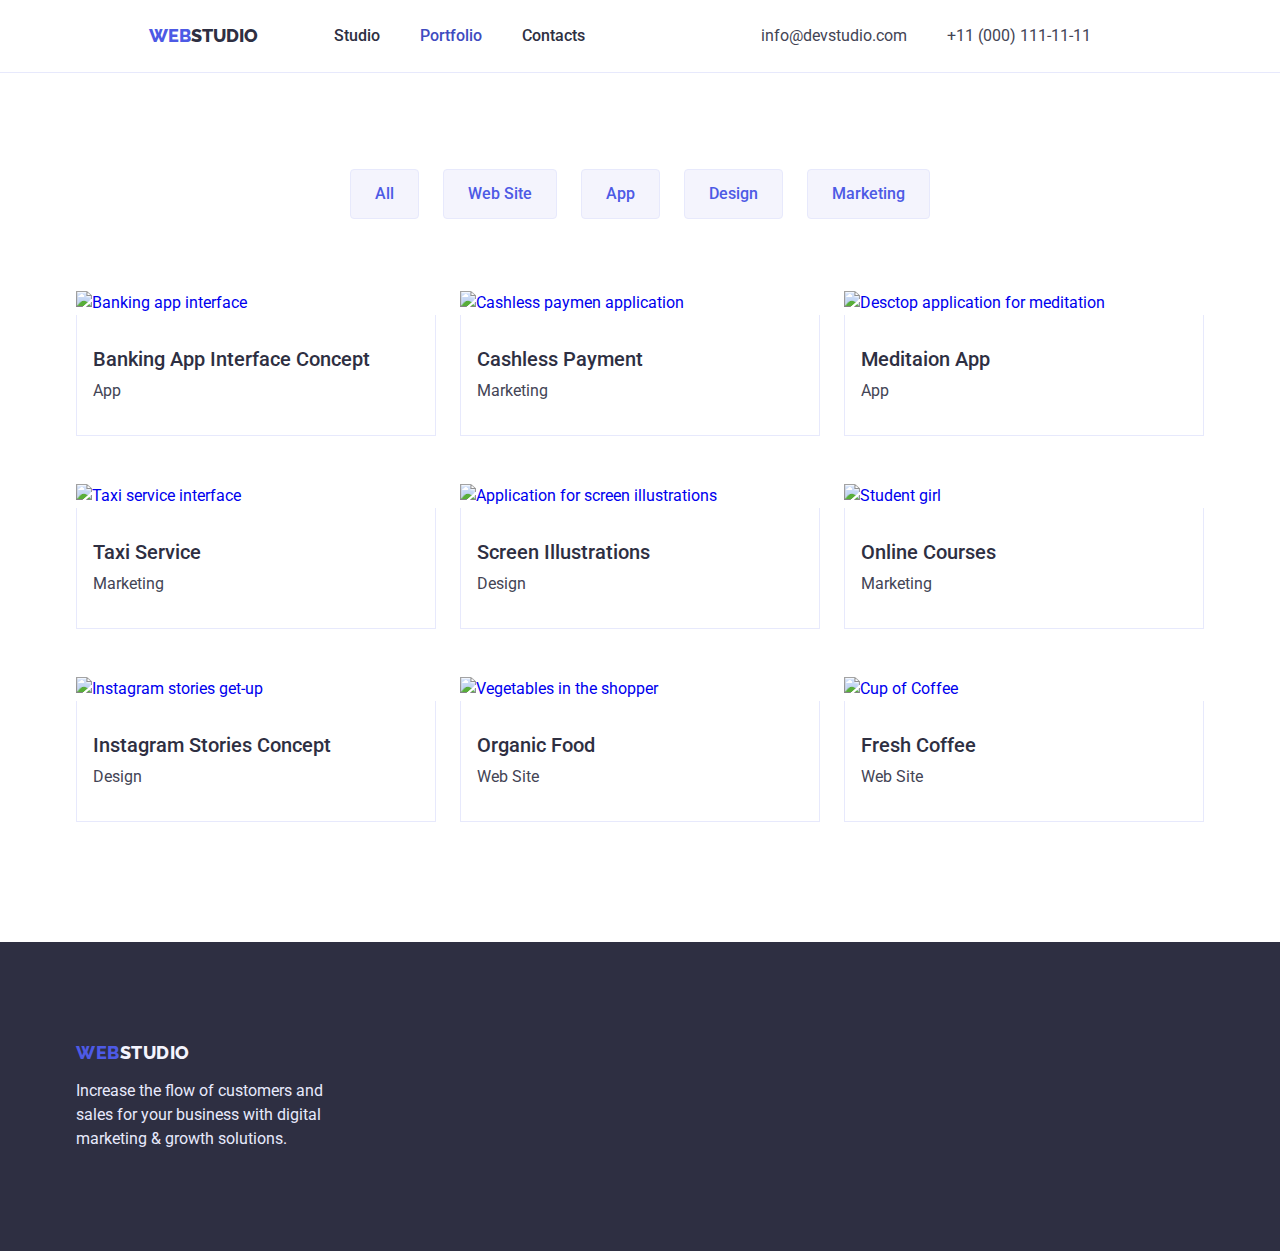
==== portfolio.html @ 1a962efb "mentor's edits" ====
<!DOCTYPE html>
<html lang="en">
	<head>
		<meta charset="UTF-8" />
		<meta http-equiv="X-UA-Compatible" content="IE=edge" />
		<meta name="viewport" content="width=device-width, initial-scale=1.0" />
		<title>Portfolio</title>
		<link
			rel="stylesheet"
			href="https://cdnjs.cloudflare.com/ajax/libs/modern-normalize/1.0.0/modern-normalize.min.css"
		/>
		<link rel="preconnect" href="https://fonts.googleapis.com" />
		<link rel="preconnect" href="https://fonts.gstatic.com" crossorigin />
		<link
			href="https://fonts.googleapis.com/css2?family=Raleway:wght@800&family=Roboto:wght@400;500;700&display=swap"
			rel="stylesheet"
		/>
		<link rel="stylesheet" href="./css/styles.css" />
	</head>
	<body>
		<header>
			<div class="container header-container">
				<nav class="main-navigation">
					<a href="./index.html" class="logo link"><span class="accent-logo">Web</span>Studio</a>
					<ul class="menu list">
						<li class="menu-item"><a href="./index.html" class="menu-link link">Studio</a></li>
						<li class="menu-item"><a href="./portfolio.html" class="menu-link link active">Portfolio</a></li>
						<li class="menu-item"><a href="" class="menu-link link">Contacts</a></li>
					</ul>
				</nav>
				<address>
					<ul class="contacts list">
						<li><a href="mailto:info@devstudio.com" class="contact-item link">info@devstudio.com</a></li>
						<li><a href="tel:+110001111111" class="contact-item link">+11 (000) 111-11-11</a></li>
					</ul>
				</address>
			</div>
		</header>
		<main>
			<section class="work-examples">
				<div class="container">
					<h1 class="sect-title hidden-visually">Work Examples</h1>

					<ul class="filters list">
						<li class="filter-item">
							<button type="button" class="btn">All</button>
						</li>
						<li class="filter-item">
							<button type="button" class="btn">Web Site</button>
						</li>
						<li class="filter-item">
							<button type="button" class="btn">App</button>
						</li>
						<li class="filter-item">
							<button type="button" class="btn">Design</button>
						</li>
						<li class="filter-item">
							<button type="button" class="btn">Marketing</button>
						</li>
					</ul>
					<ul class="work-list list">
						<li>
							<a href="#" class="work-card link">
								<img src="./images/banking-app.jpg" alt="Banking app interface" width="360" />
								<div class="work-name">
									<h2 class="work-title">Banking App Interface Concept</h2>
									<p class="work-filter">App</p>
								</div>
								<p class="work-desc hidden-visually">
									14 Stylish and User-Friendly App Design Concepts · Task Manager App · Calorie Tracker App · Exotic
									Fruit Ecommerce App · Cloud Storage App
								</p>
							</a>
						</li>
						<li>
							<a href="#" class="work-card link">
								<img src="./images/cashless.jpg" alt="Cashless paymen application" width="360" />
								<div class="work-name">
									<h2 class="work-title">Cashless Payment</h2>
									<p class="work-filter">Marketing</p>
								</div>
								<p class="work-desc hidden-visually">
									14 Stylish and User-Friendly App Design Concepts · Task Manager App · Calorie Tracker App · Exotic
									Fruit Ecommerce App · Cloud Storage App
								</p>
							</a>
						</li>
						<li>
							<a href="#" class="work-card link">
								<img src="./images/meditation-app.jpg" alt="Desctop application for meditation" width="360" />
								<div class="work-name">
									<h2 class="work-title">Meditaion App</h2>
									<p class="work-filter">App</p>
								</div>
								<p class="work-desc hidden-visually">
									14 Stylish and User-Friendly App Design Concepts · Task Manager App · Calorie Tracker App · Exotic
									Fruit Ecommerce App · Cloud Storage App
								</p>
							</a>
						</li>

						<li>
							<a href="#" class="work-card link">
								<img src="./images/taxi-service.jpg" alt="Taxi service interface" width="360" />
								<div class="work-name">
									<h2 class="work-title">Taxi Service</h2>
									<p class="work-filter">Marketing</p></div
								>
								<p class="work-desc hidden-visually">
									14 Stylish and User-Friendly App Design Concepts · Task Manager App · Calorie Tracker App · Exotic
									Fruit Ecommerce App · Cloud Storage App
								</p>
							</a>
						</li>
						<li>
							<a href="#" class="work-card link">
								<img src="./images/illustrations.jpg" alt="Application for screen illustrations" width="360" />
								<div class="work-name">
									<h2 class="work-title">Screen Illustrations</h2>
									<p class="work-filter">Design</p>
								</div>
								<p class="work-desc hidden-visually">
									14 Stylish and User-Friendly App Design Concepts · Task Manager App · Calorie Tracker App · Exotic
									Fruit Ecommerce App · Cloud Storage App
								</p>
							</a>
						</li>
						<li>
							<a href="#" class="work-card link">
								<img src="./images/courses.jpg" alt="Student girl" width="360" />
								<div class="work-name">
									<h2 class="work-title">Online Courses</h2>
									<p class="work-filter">Marketing</p></div
								>
								<p class="work-desc hidden-visually">
									14 Stylish and User-Friendly App Design Concepts · Task Manager App · Calorie Tracker App · Exotic
									Fruit Ecommerce App · Cloud Storage App
								</p>
							</a>
						</li>

						<li>
							<a href="#" class="work-card link">
								<img src="./images/stories-concept.jpg" alt="Instagram stories get-up" width="360" />
								<div class="work-name">
									<h2 class="work-title">Instagram Stories Concept</h2>
									<p class="work-filter">Design</p></div
								>
								<p class="work-desc hidden-visually">
									14 Stylish and User-Friendly App Design Concepts · Task Manager App · Calorie Tracker App · Exotic
									Fruit Ecommerce App · Cloud Storage App
								</p>
							</a>
						</li>
						<li>
							<a href="#" class="work-card link">
								<img src="./images/organic-food.jpg" alt="Vegetables in the shopper" width="360" />
								<div class="work-name">
									<h2 class="work-title">Organic Food</h2>
									<p class="work-filter">Web Site</p></div
								>
								<p class="work-desc hidden-visually">
									14 Stylish and User-Friendly App Design Concepts · Task Manager App · Calorie Tracker App · Exotic
									Fruit Ecommerce App · Cloud Storage App
								</p>
							</a>
						</li>
						<li>
							<a href="#" class="work-card link">
								<img src="./images/fresh-coffee.jpg" alt="Cup of Coffee" width="360" />
								<div class="work-name">
									<h2 class="work-title">Fresh Coffee</h2>
									<p class="work-filter">Web Site</p></div
								>
								<p class="work-desc hidden-visually">
									14 Stylish and User-Friendly App Design Concepts · Task Manager App · Calorie Tracker App · Exotic
									Fruit Ecommerce App · Cloud Storage App
								</p>
							</a>
						</li>
					</ul>
				</div>
			</section>
		</main>
		<footer class="footer">
			<div class="container">
				<a href="./index.html" class="logo-footer link"><span class="accent-logo">Web</span>Studio</a>
				<p class="footer-text">
					Increase the flow of customers and sales for your business with digital marketing & growth solutions.
				</p>
			</div>
		</footer>
	</body>
</html>
---- css/styles.css ----
:root {
	--main-color: #2e2f42;
	--sceondary-color: #434455;
	--accent-color: #4d5ae5;
	--white-primary: #ffffff;
	--white-secondary: #f4f4fd;
	--active-color: #404bbf;
	--btn-color: #e7e9fc;
}
body {
	max-width: 1440px;
	margin: 0 auto;
	font-family: Roboto, sans-serif;
	font-weight: 400;
	font-size: 16px;
	line-height: 1.5;
	color: #434455;
	background-color: var(--white-primary);
}
ul,
h1,
h2,
h3,
h4,
p {
	margin: 0;
	padding: 0;
}

img {
	display: block;
	max-width: 100%;
	height: auto;
}

.wrap {
}

.sect-title {
	margin-bottom: 72px;
	font-weight: 700;
	font-size: 36px;
	line-height: 1.1;
	color: var(--main-color);
	text-align: center;
	text-transform: capitalize;
}

.item-title {
	font-weight: 500;
	font-size: 20px;
	line-height: 1.2;
	color: var(--main-color);
}

footer {
	background-color: var(--main-color);
}

.list {
	list-style: none;
}

.link {
	text-decoration: none;
}

/* Logo */
.logo {
	margin: 0 76px 0 0px;
	font-family: Raleway, sans-serif;
	font-style: normal;
	text-decoration: none;
	text-transform: uppercase;

	font-size: 18px;
	line-height: 1.3;
	font-weight: 800;
	color: var(--main-color);
}
.accent-logo {
	color: var(--accent-color);
}

.container {
	width: 1158px;
	padding: 0 15px;
	margin: 0 auto;
}

/* Menu */
header {
	border-bottom: 1px solid var(--btn-color);
}
.header-container {
	display: flex;
	justify-content: space-around;
	align-items: center;
	padding: 24px 0;
}

.main-navigation {
	display: flex;
	align-items: center;
	justify-content: center;
}

.contacts {
	display: flex;
	align-items: center;
}
.contacts:not(:last-child) {
	margin-left: 100px;
}

.menu {
	display: flex;
}

.menu-item:not(:first-child) {
	margin-left: 40px;
}
.menu-link {
	color: var(--main-color);
	font-weight: 500;
}
.menu-link:hover,
.menu-link:focus {
	color: var(--active-color);
}

.active {
	color: var(--active-color);
}

.contact-item {
	font-style: normal;
	font-weight: 400;
	line-height: 1.5;
	color: var(--sceondary-color);
	margin-right: 40px;
}

.contact-item:hover,
.contact-item:focus,
.contact-item:active {
	color: var(--accent-color);
}

/* Hero section */
.hero {
	background-color: var(--main-color);
	padding: 188px 0;
}

.hero-title {
	text-align: center;
	margin: 0 auto;
}

.hero-title {
	width: 496px;
	text-align: center;
	font-size: 56px;
	font-weight: 700;
	line-height: 1.07;
	color: #ffffff;
	margin-bottom: 48px;
}
/* Main Button */
.main-btn {
	display: block;
	margin: 0 auto;
	padding: 16px 32px;
	border-radius: 4px;
	border-width: 0;
	box-shadow: 0px 4px 4px rgba(0, 0, 0, 0.15);
	font-weight: 500;
	line-height: 1.5;
	letter-spacing: 0.04em;
	font-size: 16px;
	background-color: var(--accent-color);
	color: #ffffff;
	cursor: pointer;
}

.main-btn:hover,
.main-btn:focus {
	background-color: var(--active-color);
}

/* Features */
.features {
	padding-top: 120px;
}
.features-list {
	display: flex;
	justify-content: center;
}
.feature-item {
	width: 264px;
}

.feature-item:not(:last-child) {
	margin-right: 24px;
}

.feature-title {
	margin-bottom: 8px;
}

/* Works section */
.work-examp {
	padding: 120px 0;
}

.work-images {
	display: flex;
	justify-content: center;
	align-items: center;
}

.work-image:not(:last-child) {
	margin-right: 24px;
}

/* Team section */
.team {
	background-color: var(--white-secondary);
	padding: 120px 0;
}

.worker-cards {
	display: flex;
	justify-content: center;
	align-items: center;
}
.worker-card {
	background-color: #fff;
	box-shadow: 0px 1px 6px rgba(46, 47, 66, 0.08), 0px 1px 1px rgba(46, 47, 66, 0.16), 0px 2px 1px rgba(46, 47, 66, 0.08);
	border-radius: 0px 0px 4px 4px;
}
.worker-card:not(:last-child) {
	margin-right: 24px;
}

.worker-description {
	padding: 32px 0;
	text-align: center;
}
.worker-name {
	margin-bottom: 8px;
}

/* Footer */
.footer {
	padding: 100px 0;
	min-width: 264px;
}

.logo-footer {
	display: inline-block;
	margin-bottom: 16px;
	font-style: normal;
	font-family: Raleway, sans-serif;
	font-size: 18px;
	font-weight: 800;
	line-height: 1.17;
	text-transform: uppercase;
	letter-spacing: 0.03em;
	color: var(--white-secondary);
}
.footer-text {
	color: var(--btn-color);
	width: 264px;
}

/* Portfolio */
/* Filters */
.work-examples {
	padding: 96px 0 120px 0;
}
.filters {
	display: flex;
	margin-bottom: 72px;
	justify-content: center;
}
.filter-item {
}
.filter-item:not(:last-child) {
	margin-right: 24px;
}
.btn {
	padding: 12px 24px;
	font-weight: 500;
	line-height: 1.5;
	background-color: var(--white-secondary);
	color: var(--accent-color);
	cursor: pointer;
	border: 1px solid;
	border-radius: 4px;
	border-color: var(--btn-color);
}

.btn:hover,
.btn:focus,
.btn:active {
	background-color: var(--active-color);
	color: var(--white-primary);
	border-color: var(--active-color);
}

/* Work list */
.work-list {
	display: flex;
	flex-wrap: wrap;
	row-gap: 48px;
	column-gap: 24px;
	justify-content: center;
}
.work-filter {
	color: var(--sceondary-color);
}

.work-name {
	padding: 32px 16px;
	border: 1px solid var(--btn-color);
	border-top: none;
}
.work-card {
	display: block;
	background: var(--white-primary);
}

.work-title {
	margin-bottom: 8px;
	font-weight: 500;
	font-size: 20px;
	line-height: 1.2;
	color: var(--main-color);
}

.work-desc {
	background-color: var(--accent-color);
	color: var(--white-secondary);
}

/* Hidden elements */

.hidden-visually {
	position: absolute;
	width: 1px;
	height: 1px;
	margin: -1px;
	padding: 0;
	border: 0;
	overflow: hidden;
	clip: rect(0 0 0 0);
}
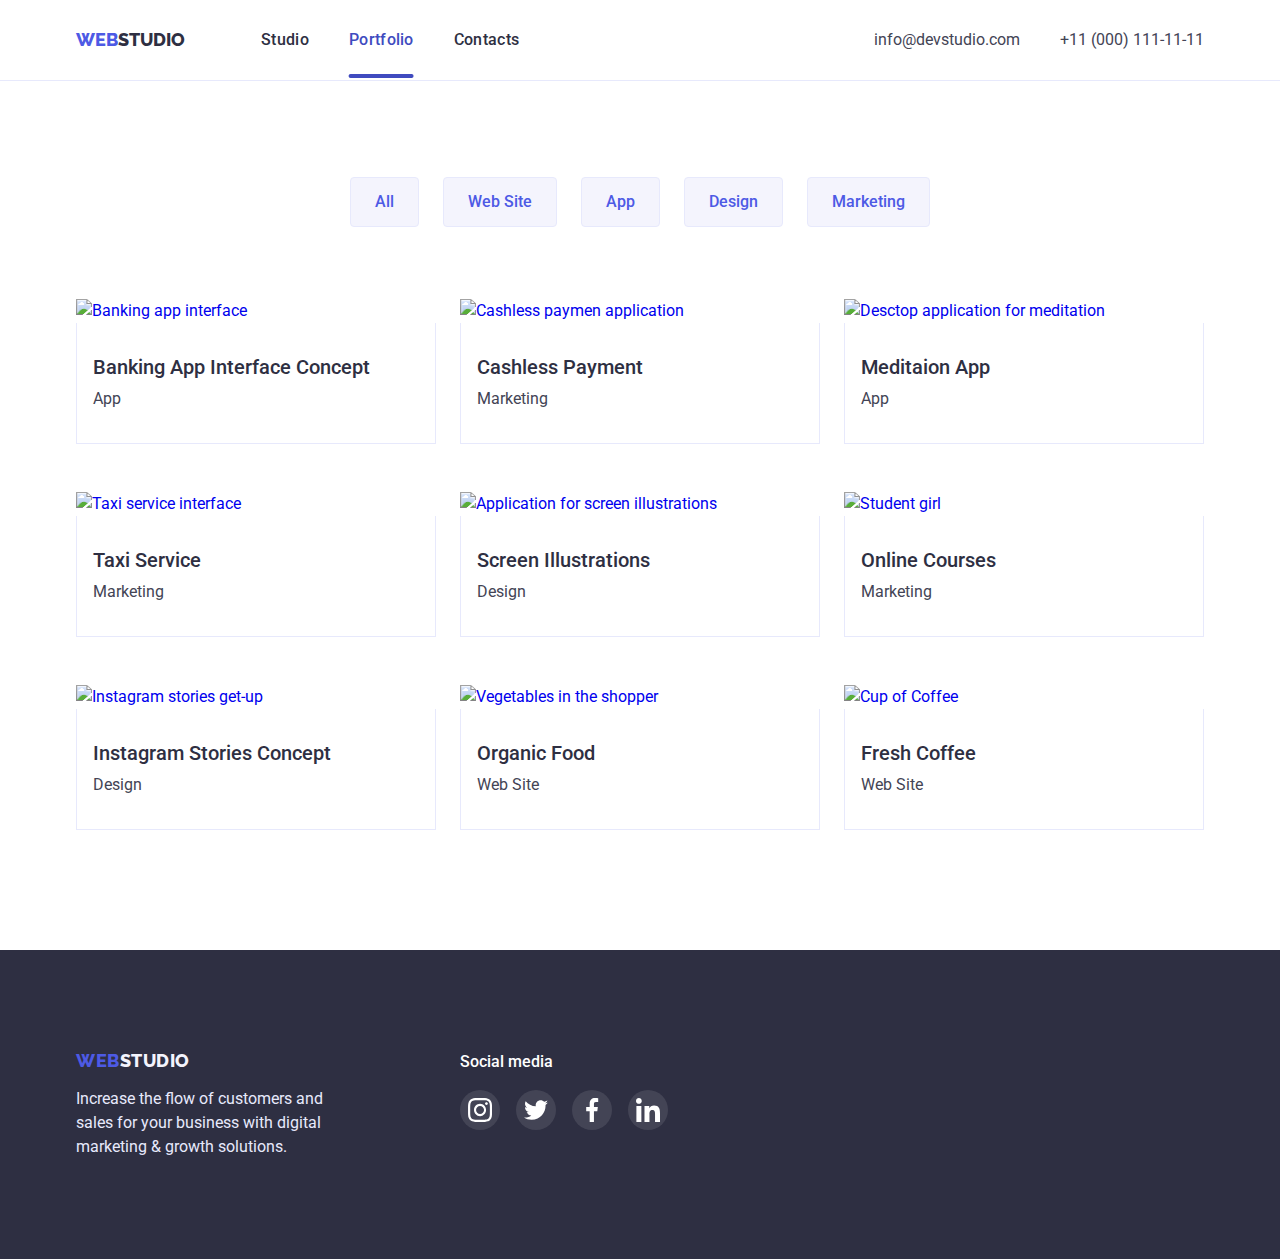
==== commit a864f78c: "Add animations, modal markup and modal.js" ====
--- a/portfolio.html
+++ b/portfolio.html
@@ -31,7 +31,7 @@
 				<address>
 					<ul class="contacts list">
 						<li><a href="mailto:info@devstudio.com" class="contact-item link">info@devstudio.com</a></li>
-						<li><a href="tel:+110001111111" class="contact-item link">+11 (000) 111-11-11</a></li>
+						<li> <a href="tel:+110001111111" class="contact-item link">+11 (000) 111-11-11</a></li>
 					</ul>
 				</address>
 			</div>
@@ -61,121 +61,157 @@
 					<ul class="work-list list">
 						<li>
 							<a href="#" class="work-card link">
-								<img src="./images/banking-app.jpg" alt="Banking app interface" width="360" />
+								<div class="work-thumb">
+									<img src="./images/banking-app.jpg" alt="Banking app interface" width="360" />
+									<div class="overlay">
+										<p class="work-desc">
+											14 Stylish and User-Friendly App Design Concepts · Task Manager App · Calorie Tracker App · Exotic
+											Fruit Ecommerce App · Cloud Storage App
+										</p>
+									</div>
+								</div>
 								<div class="work-name">
 									<h2 class="work-title">Banking App Interface Concept</h2>
 									<p class="work-filter">App</p>
 								</div>
-								<p class="work-desc hidden-visually">
-									14 Stylish and User-Friendly App Design Concepts · Task Manager App · Calorie Tracker App · Exotic
-									Fruit Ecommerce App · Cloud Storage App
-								</p>
-							</a>
-						</li>
-						<li>
-							<a href="#" class="work-card link">
-								<img src="./images/cashless.jpg" alt="Cashless paymen application" width="360" />
+							</a>
+						</li>
+						<li>
+							<a href="#" class="work-card link">
+								<div class="work-thumb">
+									<img src="./images/cashless.jpg" alt="Cashless paymen application" width="360" />
+									<div class="overlay">
+										<p class="work-desc">
+											14 Stylish and User-Friendly App Design Concepts · Task Manager App · Calorie Tracker App · Exotic
+											Fruit Ecommerce App · Cloud Storage App
+										</p>
+									</div>
+								</div>
 								<div class="work-name">
 									<h2 class="work-title">Cashless Payment</h2>
 									<p class="work-filter">Marketing</p>
 								</div>
-								<p class="work-desc hidden-visually">
-									14 Stylish and User-Friendly App Design Concepts · Task Manager App · Calorie Tracker App · Exotic
-									Fruit Ecommerce App · Cloud Storage App
-								</p>
-							</a>
-						</li>
-						<li>
-							<a href="#" class="work-card link">
-								<img src="./images/meditation-app.jpg" alt="Desctop application for meditation" width="360" />
+							</a>
+						</li>
+						<li>
+							<a href="#" class="work-card link">
+								<div class="work-thumb">
+									<img src="./images/meditation-app.jpg" alt="Desctop application for meditation" width="360" />
+									<div class="overlay">
+										<p class="work-desc">
+											14 Stylish and User-Friendly App Design Concepts · Task Manager App · Calorie Tracker App · Exotic
+											Fruit Ecommerce App · Cloud Storage App
+										</p>
+									</div>
+								</div>
 								<div class="work-name">
 									<h2 class="work-title">Meditaion App</h2>
 									<p class="work-filter">App</p>
 								</div>
-								<p class="work-desc hidden-visually">
-									14 Stylish and User-Friendly App Design Concepts · Task Manager App · Calorie Tracker App · Exotic
-									Fruit Ecommerce App · Cloud Storage App
-								</p>
 							</a>
 						</li>
 
 						<li>
 							<a href="#" class="work-card link">
-								<img src="./images/taxi-service.jpg" alt="Taxi service interface" width="360" />
+								<div class="work-thumb">
+									<img src="./images/taxi-service.jpg" alt="Taxi service interface" width="360" />
+									<div class="overlay">
+										<p class="work-desc">
+											14 Stylish and User-Friendly App Design Concepts · Task Manager App · Calorie Tracker App · Exotic
+											Fruit Ecommerce App · Cloud Storage App
+										</p>
+									</div>
+								</div>
 								<div class="work-name">
 									<h2 class="work-title">Taxi Service</h2>
 									<p class="work-filter">Marketing</p></div
 								>
-								<p class="work-desc hidden-visually">
-									14 Stylish and User-Friendly App Design Concepts · Task Manager App · Calorie Tracker App · Exotic
-									Fruit Ecommerce App · Cloud Storage App
-								</p>
-							</a>
-						</li>
-						<li>
-							<a href="#" class="work-card link">
-								<img src="./images/illustrations.jpg" alt="Application for screen illustrations" width="360" />
+							</a>
+						</li>
+						<li>
+							<a href="#" class="work-card link">
+								<div class="work-thumb">
+									<img src="./images/illustrations.jpg" alt="Application for screen illustrations" width="360" />
+									<div class="overlay">
+										<p class="work-desc">
+											14 Stylish and User-Friendly App Design Concepts · Task Manager App · Calorie Tracker App · Exotic
+											Fruit Ecommerce App · Cloud Storage App
+										</p>
+									</div>
+								</div>
 								<div class="work-name">
 									<h2 class="work-title">Screen Illustrations</h2>
 									<p class="work-filter">Design</p>
 								</div>
-								<p class="work-desc hidden-visually">
-									14 Stylish and User-Friendly App Design Concepts · Task Manager App · Calorie Tracker App · Exotic
-									Fruit Ecommerce App · Cloud Storage App
-								</p>
-							</a>
-						</li>
-						<li>
-							<a href="#" class="work-card link">
-								<img src="./images/courses.jpg" alt="Student girl" width="360" />
+							</a>
+						</li>
+						<li>
+							<a href="#" class="work-card link">
+								<div class="work-thumb">
+									<img src="./images/courses.jpg" alt="Student girl" width="360" />
+									<div class="overlay">
+										<p class="work-desc">
+											14 Stylish and User-Friendly App Design Concepts · Task Manager App · Calorie Tracker App · Exotic
+											Fruit Ecommerce App · Cloud Storage App
+										</p>
+									</div>
+								</div>
 								<div class="work-name">
 									<h2 class="work-title">Online Courses</h2>
 									<p class="work-filter">Marketing</p></div
 								>
-								<p class="work-desc hidden-visually">
-									14 Stylish and User-Friendly App Design Concepts · Task Manager App · Calorie Tracker App · Exotic
-									Fruit Ecommerce App · Cloud Storage App
-								</p>
 							</a>
 						</li>
 
 						<li>
 							<a href="#" class="work-card link">
-								<img src="./images/stories-concept.jpg" alt="Instagram stories get-up" width="360" />
+								<div class="work-thumb">
+									<img src="./images/stories-concept.jpg" alt="Instagram stories get-up" width="360" />
+									<div class="overlay">
+										<p class="work-desc">
+											14 Stylish and User-Friendly App Design Concepts · Task Manager App · Calorie Tracker App · Exotic
+											Fruit Ecommerce App · Cloud Storage App
+										</p>
+									</div>
+								</div>
 								<div class="work-name">
 									<h2 class="work-title">Instagram Stories Concept</h2>
 									<p class="work-filter">Design</p></div
 								>
-								<p class="work-desc hidden-visually">
-									14 Stylish and User-Friendly App Design Concepts · Task Manager App · Calorie Tracker App · Exotic
-									Fruit Ecommerce App · Cloud Storage App
-								</p>
-							</a>
-						</li>
-						<li>
-							<a href="#" class="work-card link">
-								<img src="./images/organic-food.jpg" alt="Vegetables in the shopper" width="360" />
+							</a>
+						</li>
+						<li>
+							<a href="#" class="work-card link">
+								<div class="work-thumb">
+									<img src="./images/organic-food.jpg" alt="Vegetables in the shopper" width="360" />
+									<div class="overlay">
+										<p class="work-desc">
+											14 Stylish and User-Friendly App Design Concepts · Task Manager App · Calorie Tracker App · Exotic
+											Fruit Ecommerce App · Cloud Storage App
+										</p>
+									</div>
+								</div>
 								<div class="work-name">
 									<h2 class="work-title">Organic Food</h2>
 									<p class="work-filter">Web Site</p></div
 								>
-								<p class="work-desc hidden-visually">
-									14 Stylish and User-Friendly App Design Concepts · Task Manager App · Calorie Tracker App · Exotic
-									Fruit Ecommerce App · Cloud Storage App
-								</p>
-							</a>
-						</li>
-						<li>
-							<a href="#" class="work-card link">
-								<img src="./images/fresh-coffee.jpg" alt="Cup of Coffee" width="360" />
+							</a>
+						</li>
+						<li>
+							<a href="#" class="work-card link">
+								<div class="work-thumb">
+									<img src="./images/fresh-coffee.jpg" alt="Cup of Coffee" width="360" />
+									<div class="overlay">
+										<p class="work-desc">
+											14 Stylish and User-Friendly App Design Concepts · Task Manager App · Calorie Tracker App · Exotic
+											Fruit Ecommerce App · Cloud Storage App
+										</p>
+									</div>
+								</div>
 								<div class="work-name">
 									<h2 class="work-title">Fresh Coffee</h2>
 									<p class="work-filter">Web Site</p></div
 								>
-								<p class="work-desc hidden-visually">
-									14 Stylish and User-Friendly App Design Concepts · Task Manager App · Calorie Tracker App · Exotic
-									Fruit Ecommerce App · Cloud Storage App
-								</p>
 							</a>
 						</li>
 					</ul>
@@ -183,11 +219,42 @@
 			</section>
 		</main>
 		<footer class="footer">
-			<div class="container">
-				<a href="./index.html" class="logo-footer link"><span class="accent-logo">Web</span>Studio</a>
-				<p class="footer-text">
-					Increase the flow of customers and sales for your business with digital marketing & growth solutions.
-				</p>
+			<div class="container footer-container">
+				<div class="footer-logo">
+					<a href="./index.html" class="logo-footer link"><span class="accent-logo">Web</span>Studio</a>
+					<p class="footer-text">
+						Increase the flow of customers and sales for your business with digital marketing & growth solutions.
+					</p>
+				</div>
+				<div class="socials">
+					<h3 class="socials-title">Social media</h3>
+					<ul class="footer-socials-list list">
+						<li class="footer-social-item"
+							><a href="" class="footer-social-link">
+								<svg class="footer-social-icon" width="24" height="24">
+									<use href="./images/svg-sprite.svg#icon-instagram"></use>
+								</svg> </a
+						></li>
+						<li class="footer-social-item"
+							><a href="" class="footer-social-link">
+								<svg class="footer-social-icon" width="24" height="24">
+									<use href="./images/svg-sprite.svg#icon-twitter"></use>
+								</svg> </a
+						></li>
+						<li class="footer-social-item"
+							><a href="" class="footer-social-link">
+								<svg class="footer-social-icon" width="24" height="24">
+									<use href="./images/svg-sprite.svg#icon-facebook"></use>
+								</svg> </a
+						></li>
+						<li class="footer-social-item"
+							><a href="" class="footer-social-link">
+								<svg class="footer-social-icon" width="24" height="24">
+									<use href="./images/svg-sprite.svg#icon-linkedin"></use>
+								</svg> </a
+						></li>
+					</ul>
+				</div>
 			</div>
 		</footer>
 	</body>
--- a/css/styles.css
+++ b/css/styles.css
@@ -91,12 +91,12 @@
 /* Menu */
 header {
 	border-bottom: 1px solid var(--btn-color);
+	padding: 28px 0;
 }
 .header-container {
 	display: flex;
-	justify-content: space-around;
-	align-items: center;
-	padding: 24px 0;
+	justify-content: space-between;
+	align-items: center;
 }
 
 .main-navigation {
@@ -119,6 +119,28 @@
 
 .menu-item:not(:first-child) {
 	margin-left: 40px;
+}
+.menu-item {
+	position: relative;
+	letter-spacing: 0.02em;
+}
+
+.active {
+	display: flex;
+	flex-direction: column;
+	align-items: center;
+}
+.active::after {
+	content: " ";
+	position: absolute;
+	top: 100%;
+	left: 50%;
+	transform: translate(-50%, -50%);
+	margin-top: 24px;
+	width: 100%;
+	height: 4px;
+	border-radius: 2px;
+	background-color: var(--active-color);
 }
 .menu-link {
 	color: var(--main-color);
@@ -126,30 +148,35 @@
 }
 .menu-link:hover,
 .menu-link:focus {
-	color: var(--active-color);
+	animation: menuItemHover 250ms cubic-bezier(0.4, 0, 0.2, 1) forwards;
 }
 
 .active {
 	color: var(--active-color);
 }
 
+.contacts {
+	gap: 40px;
+}
 .contact-item {
 	font-style: normal;
 	font-weight: 400;
 	line-height: 1.5;
 	color: var(--sceondary-color);
-	margin-right: 40px;
 }
 
 .contact-item:hover,
 .contact-item:focus,
 .contact-item:active {
-	color: var(--accent-color);
+	animation: contactHover 250ms cubic-bezier(0.4, 0, 0.2, 1) forwards;
 }
 
 /* Hero section */
 .hero {
-	background-color: var(--main-color);
+	background-image: linear-gradient(rgba(46, 47, 66, 0.7), rgba(46, 47, 66, 0.7)), url(../images/hero-bg.jpg);
+	background-repeat: no-repeat;
+	background-position: center;
+	background-size: cover;
 	padding: 188px 0;
 }
 
@@ -186,7 +213,7 @@
 
 .main-btn:hover,
 .main-btn:focus {
-	background-color: var(--active-color);
+	animation: mainBtnHover 250ms cubic-bezier(0.4, 0, 0.2, 1) forwards;
 }
 
 /* Features */
@@ -197,6 +224,22 @@
 	display: flex;
 	justify-content: center;
 }
+
+.icon-container {
+	display: flex;
+	justify-content: center;
+	align-items: center;
+	height: 112px;
+	margin-bottom: 8px;
+	border-radius: 4px;
+	background-color: var(--white-secondary);
+}
+
+.feature-icon {
+	width: 64px;
+	height: 64px;
+}
+
 .feature-item {
 	width: 264px;
 }
@@ -251,15 +294,85 @@
 .worker-name {
 	margin-bottom: 8px;
 }
+.worker-function {
+	margin-bottom: 8px;
+}
+.worker-socials {
+	display: flex;
+	align-items: center;
+	justify-content: center;
+	gap: 24px;
+}
+
+.worker-social-item {
+	width: 40px;
+	height: 40px;
+}
+
+.worker-social-link {
+	display: flex;
+	align-items: center;
+	justify-content: center;
+	width: 100%;
+	height: 100%;
+	background-color: var(--accent-color);
+	border-radius: 50%;
+	color: var(--white-primary);
+}
+.worker-social-link:is(:hover, :focus) {
+	animation: workerSocialHover 250ms cubic-bezier(0.4, 0, 0.2, 1) forwards;
+}
+.worker-social-icon {
+	fill: currentColor;
+}
+
+/* Costumers */
+.customers {
+	padding-top: 130px;
+	padding-bottom: 120px;
+}
+.customer-list {
+	display: flex;
+	align-items: center;
+	gap: 24px;
+}
+
+.customer-item {
+	width: 168px;
+	height: 88px;
+}
+
+.customer-link {
+	display: flex;
+	align-items: center;
+	justify-content: center;
+	width: 100%;
+	height: 100%;
+	border-radius: 4px;
+	border: 1px solid #8e8f99;
+	color: #8e8f99;
+}
+
+.customer-link:is(:hover, :focus) {
+	animation: customerHover 250ms cubic-bezier(0.4, 0, 0.2, 1) forwards;
+}
+
+.customer-logo {
+	fill: currentColor;
+}
 
 /* Footer */
 .footer {
+	display: flex;
 	padding: 100px 0;
 	min-width: 264px;
 }
+.footer-container {
+	display: flex;
+}
 
 .logo-footer {
-	display: inline-block;
+	display: block;
 	margin-bottom: 16px;
 	font-style: normal;
 	font-family: Raleway, sans-serif;
@@ -275,6 +388,46 @@
 	width: 264px;
 }
 
+.socials-title {
+	margin-bottom: 16px;
+	color: var(--white-primary);
+	font-weight: 500;
+	font-size: 16px;
+	line-height: 1.5;
+}
+.socials {
+	display: block;
+	margin-left: 120px;
+}
+.footer-socials-list {
+	display: flex;
+	gap: 16px;
+}
+
+.footer-social-item {
+	width: 40px;
+	height: 40px;
+	border-radius: 50%;
+	background: rgba(255, 255, 255, 0.1);
+}
+
+.footer-social-link {
+	display: flex;
+	align-items: center;
+	justify-content: center;
+	border-radius: 50%;
+	width: 100%;
+	height: 100%;
+	color: var(--white-primary);
+}
+
+.footer-social-icon {
+	fill: currentColor;
+}
+
+.footer-social-link:is(:hover, :focus) {
+	animation: footerSocials 250ms cubic-bezier(0.4, 0, 0.2, 1) forwards;
+}
 /* Portfolio */
 /* Filters */
 .work-examples {
@@ -285,29 +438,24 @@
 	margin-bottom: 72px;
 	justify-content: center;
 }
-.filter-item {
-}
+
 .filter-item:not(:last-child) {
 	margin-right: 24px;
 }
 .btn {
 	padding: 12px 24px;
+	border: 1px solid;
+	border-radius: 4px;
 	font-weight: 500;
 	line-height: 1.5;
+	color: var(--accent-color);
 	background-color: var(--white-secondary);
-	color: var(--accent-color);
+	border-color: var(--btn-color);
 	cursor: pointer;
-	border: 1px solid;
-	border-radius: 4px;
-	border-color: var(--btn-color);
-}
-
-.btn:hover,
-.btn:focus,
-.btn:active {
-	background-color: var(--active-color);
-	color: var(--white-primary);
-	border-color: var(--active-color);
+}
+
+.btn:is(:hover, :focus, :active) {
+	animation: btnHover 250ms cubic-bezier(0.4, 0, 0.2, 1) forwards;
 }
 
 /* Work list */
@@ -329,9 +477,17 @@
 }
 .work-card {
 	display: block;
+
 	background: var(--white-primary);
 }
 
+.work-card:is(:hover, :focus) .overlay {
+	transform: translatex(0);
+}
+
+.work-card:is(:hover, :focus) {
+	animation: cardHover 250ms cubic-bezier(0.4, 0, 0.2, 1) forwards;
+}
 .work-title {
 	margin-bottom: 8px;
 	font-weight: 500;
@@ -339,10 +495,25 @@
 	line-height: 1.2;
 	color: var(--main-color);
 }
-
-.work-desc {
+.work-thumb {
+	position: relative;
+	overflow: hidden;
+}
+
+.overlay {
+	position: absolute;
+	top: 0;
+	left: 0;
+	width: 100%;
+	height: 100%;
+	transform: translateY(100%);
+	transition: transform 250ms cubic-bezier(0.4, 0, 0.2, 1);
 	background-color: var(--accent-color);
 	color: var(--white-secondary);
+}
+
+.work-desc {
+	margin: 46px 32px;
 }
 
 /* Hidden elements */
@@ -357,3 +528,129 @@
 	overflow: hidden;
 	clip: rect(0 0 0 0);
 }
+
+/* animations */
+@keyframes cardHover {
+	0% {
+		box-shadow: none;
+	}
+	100% {
+		box-shadow: 0px 1px 6px rgba(46, 47, 66, 0.08), 0px 1px 1px rgba(46, 47, 66, 0.16),
+			0px 2px 1px rgba(46, 47, 66, 0.08);
+	}
+}
+
+@keyframes btnHover {
+	0% {
+		color: var(--accent-color);
+		background-color: var(--white-secondary);
+		border-color: var(--btn-color);
+	}
+	100% {
+		background-color: var(--active-color);
+		color: var(--white-primary);
+		border-color: var(--active-color);
+		box-shadow: 0px 4px 4px rgba(0, 0, 0, 0.15);
+	}
+}
+
+@keyframes footerSocials {
+	0% {
+		background-color: inherit;
+	}
+
+	100% {
+		background-color: #31d0aa;
+	}
+}
+
+@keyframes customerHover {
+	0% {
+		border-color: #8e8f99;
+		color: #8e8f99;
+	}
+	100% {
+		border-color: var(--active-color);
+		color: var(--active-color);
+	}
+}
+
+@keyframes workerSocialHover {
+	0% {
+		background-color: var(--accent-color);
+	}
+	100% {
+		background-color: var(--active-color);
+	}
+}
+
+@keyframes mainBtnHover {
+	0% {
+		background-color: var(--accent-color);
+	}
+	100% {
+		background-color: var(--active-color);
+	}
+}
+
+@keyframes contactHover {
+	0% {
+		color: var(--sceondary-color);
+	}
+	100% {
+		color: var(--accent-color);
+	}
+}
+@keyframes menuItemHover {
+	0% {
+		color: var(--main-color);
+	}
+	100% {
+		color: var(--active-color);
+	}
+}
+
+/* Modal&Backdrop */
+.backdrop {
+	position: fixed;
+	top: 0;
+	left: 0;
+	width: 100%;
+	height: 100%;
+	background-color: rgba(0, 0, 0, 0.7);
+}
+
+.backdrop.is-hidden {
+	opacity: 0;
+	pointer-events: none;
+}
+.modal {
+	position: absolute;
+	top: 50%;
+	left: 50%;
+	transform: translate(-50%, -50%);
+	min-width: 408px;
+	min-height: 576px;
+	background-color: #fff;
+}
+
+.close-modal {
+	position: absolute;
+	top: 0;
+	right: 0;
+	margin: 24px;
+	width: 24px;
+	height: 24px;
+	border-radius: 50%;
+	background: var(--btn-color);
+	border: 1px solid rgba(0, 0, 0, 0.1);
+	cursor: pointer;
+}
+
+.close-icon {
+	position: absolute;
+	top: 50%;
+	left: 50%;
+	transform: translate(-50%, -50%);
+	fill: #000;
+}
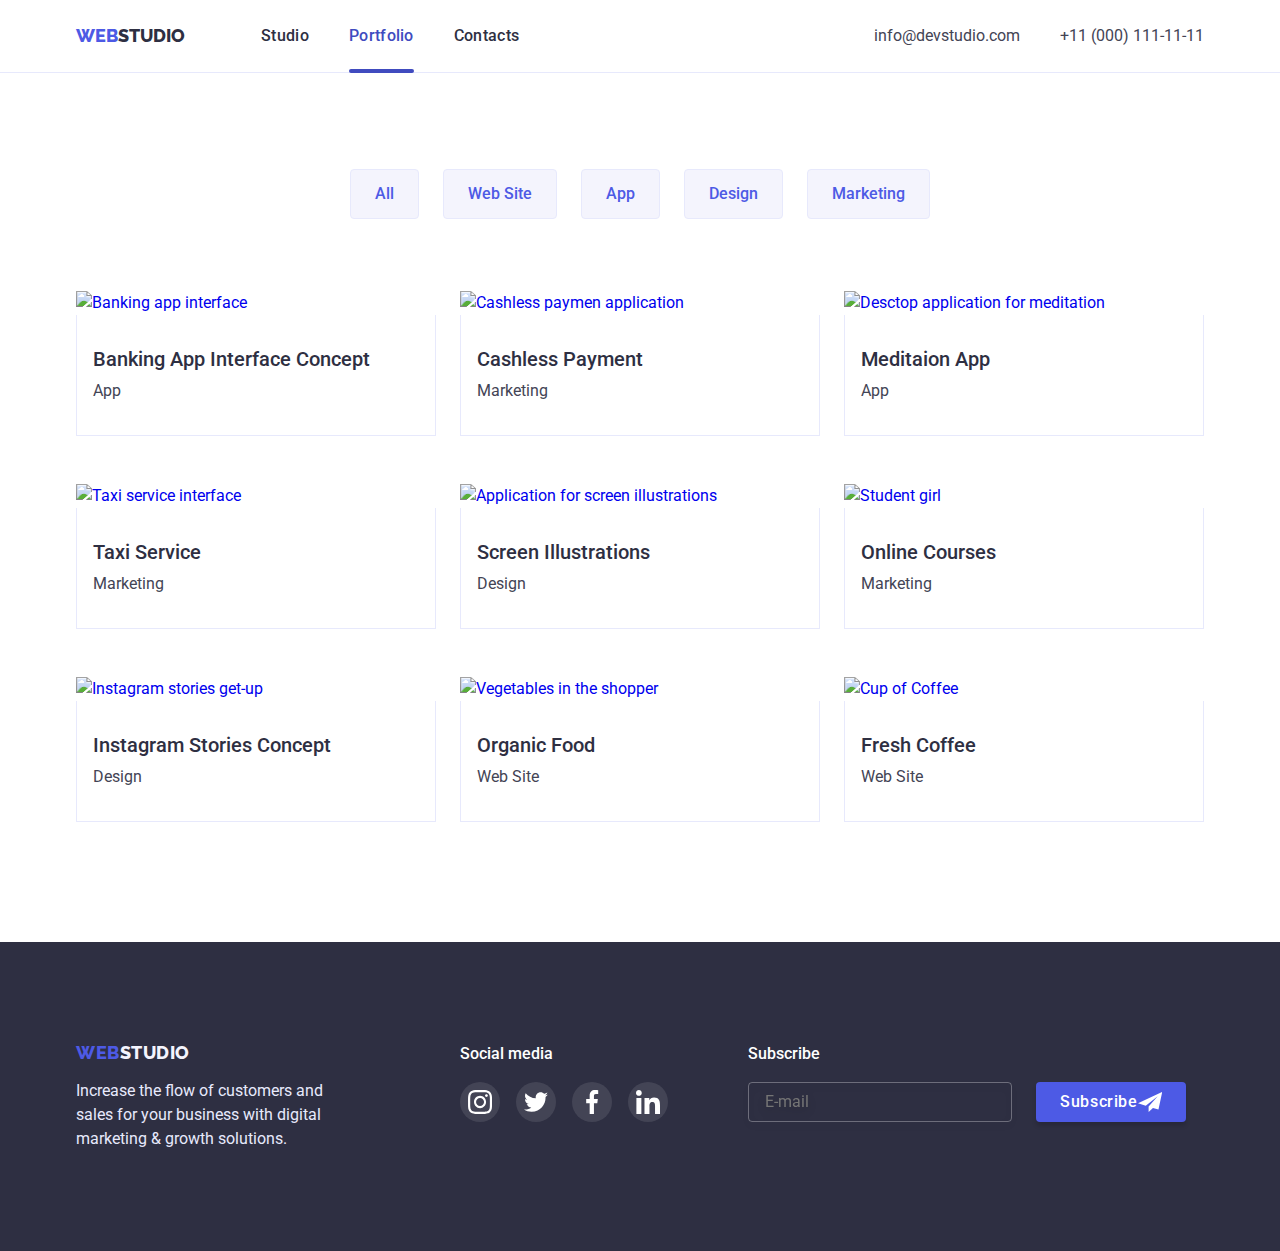
==== commit bc0e64f4: "add input forms & subscription forms" ====
--- a/portfolio.html
+++ b/portfolio.html
@@ -227,7 +227,7 @@
 					</p>
 				</div>
 				<div class="socials">
-					<h3 class="socials-title">Social media</h3>
+					<h3 class="footer-title">Social media</h3>
 					<ul class="footer-socials-list list">
 						<li class="footer-social-item"
 							><a href="" class="footer-social-link">
@@ -254,6 +254,21 @@
 								</svg> </a
 						></li>
 					</ul>
+				</div>
+				<div class="subscribe-block">
+					<div class="subscribe-panel">
+						<h3 class="footer-title">Subscribe</h3>
+						<label>
+							<input type="email" name="subscribe-mail" placeholder="E-mail" class="subscribe-input" />
+						</label>
+					</div>
+
+					<button type="button" class="subscribe-btn"
+						>Subscribe
+						<svg width="24px" height="24px" class="tg-icon">
+							<use href="./images/icons.svg#icon-tg-subscribe"></use>
+						</svg>
+					</button>
 				</div>
 			</div>
 		</footer>
--- a/css/styles.css
+++ b/css/styles.css
@@ -33,9 +33,6 @@
 	height: auto;
 }
 
-.wrap {
-}
-
 .sect-title {
 	margin-bottom: 72px;
 	font-weight: 700;
@@ -91,7 +88,6 @@
 /* Menu */
 header {
 	border-bottom: 1px solid var(--btn-color);
-	padding: 28px 0;
 }
 .header-container {
 	display: flex;
@@ -122,6 +118,7 @@
 }
 .menu-item {
 	position: relative;
+	padding: 24px 0;
 	letter-spacing: 0.02em;
 }
 
@@ -133,9 +130,8 @@
 .active::after {
 	content: " ";
 	position: absolute;
-	top: 100%;
-	left: 50%;
-	transform: translate(-50%, -50%);
+	bottom: -1px;
+	left: 0;
 	margin-top: 24px;
 	width: 100%;
 	height: 4px;
@@ -145,10 +141,10 @@
 .menu-link {
 	color: var(--main-color);
 	font-weight: 500;
-}
-.menu-link:hover,
-.menu-link:focus {
-	animation: menuItemHover 250ms cubic-bezier(0.4, 0, 0.2, 1) forwards;
+	transition: color 250ms cubic-bezier(0.4, 0, 0.2, 1);
+}
+.menu-link:is(:hover, :focus) {
+	color: var(--active-color);
 }
 
 .active {
@@ -163,12 +159,11 @@
 	font-weight: 400;
 	line-height: 1.5;
 	color: var(--sceondary-color);
-}
-
-.contact-item:hover,
-.contact-item:focus,
-.contact-item:active {
-	animation: contactHover 250ms cubic-bezier(0.4, 0, 0.2, 1) forwards;
+	transition: color 250ms cubic-bezier(0.4, 0, 0.2, 1);
+}
+
+.contact-item:is(:hover, :focus, :active) {
+	color: var(--accent-color);
 }
 
 /* Hero section */
@@ -209,11 +204,11 @@
 	background-color: var(--accent-color);
 	color: #ffffff;
 	cursor: pointer;
-}
-
-.main-btn:hover,
-.main-btn:focus {
-	animation: mainBtnHover 250ms cubic-bezier(0.4, 0, 0.2, 1) forwards;
+	transition: background-color 250ms cubic-bezier(0.4, 0, 0.2, 1);
+}
+
+.main-btn:is(:hover, :focus) {
+	background-color: var(--active-color);
 }
 
 /* Features */
@@ -318,9 +313,10 @@
 	background-color: var(--accent-color);
 	border-radius: 50%;
 	color: var(--white-primary);
+	transition: background-color 250ms cubic-bezier(0.4, 0, 0.2, 1);
 }
 .worker-social-link:is(:hover, :focus) {
-	animation: workerSocialHover 250ms cubic-bezier(0.4, 0, 0.2, 1) forwards;
+	background-color: var(--active-color);
 }
 .worker-social-icon {
 	fill: currentColor;
@@ -351,12 +347,13 @@
 	border-radius: 4px;
 	border: 1px solid #8e8f99;
 	color: #8e8f99;
+	transition: border-color 250ms cubic-bezier(0.4, 0, 0.2, 1), color 250ms cubic-bezier(0.4, 0, 0.2, 1);
 }
 
 .customer-link:is(:hover, :focus) {
-	animation: customerHover 250ms cubic-bezier(0.4, 0, 0.2, 1) forwards;
-}
-
+	border-color: var(--active-color);
+	color: var(--active-color);
+}
 .customer-logo {
 	fill: currentColor;
 }
@@ -369,6 +366,7 @@
 }
 .footer-container {
 	display: flex;
+	align-items: flex-start;
 }
 
 .logo-footer {
@@ -388,13 +386,15 @@
 	width: 264px;
 }
 
-.socials-title {
+.footer-title {
 	margin-bottom: 16px;
 	color: var(--white-primary);
 	font-weight: 500;
 	font-size: 16px;
 	line-height: 1.5;
 }
+
+/* Socials block */
 .socials {
 	display: block;
 	margin-left: 120px;
@@ -419,6 +419,7 @@
 	width: 100%;
 	height: 100%;
 	color: var(--white-primary);
+	transition: background-color 250ms cubic-bezier(0.4, 0, 0.2, 1);
 }
 
 .footer-social-icon {
@@ -426,7 +427,51 @@
 }
 
 .footer-social-link:is(:hover, :focus) {
-	animation: footerSocials 250ms cubic-bezier(0.4, 0, 0.2, 1) forwards;
+	background-color: #31d0aa;
+}
+
+/* Subscribtion block */
+.subscribe-block {
+	display: flex;
+	align-items: flex-end;
+}
+.subscribe-panel {
+	margin-left: 80px;
+}
+.subscribe-input {
+	border: 1px solid rgba(255, 255, 255, 0.3);
+	filter: drop-shadow(0px 4px 4px rgba(0, 0, 0, 0.15));
+	border-radius: 4px;
+	background-color: transparent;
+	min-height: 40px;
+	min-width: 264px;
+	padding-left: 16px;
+}
+
+.subscribe-btn {
+	display: flex;
+	align-items: center;
+	max-height: 40px;
+	padding: 8px 24px;
+	margin-left: 24px;
+	border-radius: 4px;
+	border-width: 0;
+	box-shadow: 0px 4px 4px rgba(0, 0, 0, 0.15);
+	font-weight: 500;
+	line-height: 1.5;
+	letter-spacing: 0.04em;
+	font-size: 16px;
+	background-color: var(--accent-color);
+	color: #ffffff;
+	cursor: pointer;
+	transition: background-color 250ms cubic-bezier(0.4, 0, 0.2, 1);
+}
+
+.subscribe-btn:hover {
+	background-color: var(--active-color);
+}
+.tg-icon {
+	fill: #fff;
 }
 /* Portfolio */
 /* Filters */
@@ -452,10 +497,15 @@
 	background-color: var(--white-secondary);
 	border-color: var(--btn-color);
 	cursor: pointer;
+	transition: background-color 250ms cubic-bezier(0.4, 0, 0.2, 1), color 250ms cubic-bezier(0.4, 0, 0.2, 1),
+		border-color 250ms cubic-bezier(0.4, 0, 0.2, 1), box-shadow 250ms cubic-bezier(0.4, 0, 0.2, 1);
 }
 
 .btn:is(:hover, :focus, :active) {
-	animation: btnHover 250ms cubic-bezier(0.4, 0, 0.2, 1) forwards;
+	background-color: var(--active-color);
+	color: var(--white-primary);
+	border-color: var(--active-color);
+	box-shadow: 0px 4px 4px rgba(0, 0, 0, 0.15);
 }
 
 /* Work list */
@@ -479,6 +529,7 @@
 	display: block;
 
 	background: var(--white-primary);
+	transition: box-shadow 250ms cubic-bezier(0.4, 0, 0.2, 1);
 }
 
 .work-card:is(:hover, :focus) .overlay {
@@ -486,7 +537,7 @@
 }
 
 .work-card:is(:hover, :focus) {
-	animation: cardHover 250ms cubic-bezier(0.4, 0, 0.2, 1) forwards;
+	box-shadow: 0px 1px 6px rgba(46, 47, 66, 0.08), 0px 1px 1px rgba(46, 47, 66, 0.16), 0px 2px 1px rgba(46, 47, 66, 0.08);
 }
 .work-title {
 	margin-bottom: 8px;
@@ -529,87 +580,6 @@
 	clip: rect(0 0 0 0);
 }
 
-/* animations */
-@keyframes cardHover {
-	0% {
-		box-shadow: none;
-	}
-	100% {
-		box-shadow: 0px 1px 6px rgba(46, 47, 66, 0.08), 0px 1px 1px rgba(46, 47, 66, 0.16),
-			0px 2px 1px rgba(46, 47, 66, 0.08);
-	}
-}
-
-@keyframes btnHover {
-	0% {
-		color: var(--accent-color);
-		background-color: var(--white-secondary);
-		border-color: var(--btn-color);
-	}
-	100% {
-		background-color: var(--active-color);
-		color: var(--white-primary);
-		border-color: var(--active-color);
-		box-shadow: 0px 4px 4px rgba(0, 0, 0, 0.15);
-	}
-}
-
-@keyframes footerSocials {
-	0% {
-		background-color: inherit;
-	}
-
-	100% {
-		background-color: #31d0aa;
-	}
-}
-
-@keyframes customerHover {
-	0% {
-		border-color: #8e8f99;
-		color: #8e8f99;
-	}
-	100% {
-		border-color: var(--active-color);
-		color: var(--active-color);
-	}
-}
-
-@keyframes workerSocialHover {
-	0% {
-		background-color: var(--accent-color);
-	}
-	100% {
-		background-color: var(--active-color);
-	}
-}
-
-@keyframes mainBtnHover {
-	0% {
-		background-color: var(--accent-color);
-	}
-	100% {
-		background-color: var(--active-color);
-	}
-}
-
-@keyframes contactHover {
-	0% {
-		color: var(--sceondary-color);
-	}
-	100% {
-		color: var(--accent-color);
-	}
-}
-@keyframes menuItemHover {
-	0% {
-		color: var(--main-color);
-	}
-	100% {
-		color: var(--active-color);
-	}
-}
-
 /* Modal&Backdrop */
 .backdrop {
 	position: fixed;
@@ -617,7 +587,8 @@
 	left: 0;
 	width: 100%;
 	height: 100%;
-	background-color: rgba(0, 0, 0, 0.7);
+	background: rgba(46, 47, 66, 0.4);
+	transition: opacity 250ms cubic-bezier(0.39, 0.83, 0.89, 0.92);
 }
 
 .backdrop.is-hidden {
@@ -643,8 +614,15 @@
 	height: 24px;
 	border-radius: 50%;
 	background: var(--btn-color);
+	color: #000;
 	border: 1px solid rgba(0, 0, 0, 0.1);
 	cursor: pointer;
+	transition: background-color 250ms cubic-bezier(0.4, 0, 0.2, 1), color 250ms cubic-bezier(0.4, 0, 0.2, 1);
+}
+
+.close-modal:is(:hover, :focus) {
+	background-color: var(--active-color);
+	color: #fff;
 }
 
 .close-icon {
@@ -652,5 +630,128 @@
 	top: 50%;
 	left: 50%;
 	transform: translate(-50%, -50%);
-	fill: #000;
-}
+	fill: currentColor;
+}
+
+/* Inputs */
+
+.callback-title {
+	margin-top: 72px;
+	text-align: center;
+	font-weight: 500;
+	margin-bottom: 34px;
+}
+
+.form-field {
+	position: relative;
+	display: block;
+	margin: 26px 24px;
+}
+.input {
+	width: 360px;
+	height: 40px;
+	border: 1px solid rgba(33, 33, 33, 0.2);
+	border-radius: 4px;
+	padding-left: 38px;
+}
+
+.input:last-child {
+	padding: 8px 16px;
+	height: 120px;
+	transition: border-color 250ms cubic-bezier(0.4, 0, 0.2, 1), outline-color 250ms cubic-bezier(0.4, 0, 0.2, 1);
+}
+.input-icon {
+	position: absolute;
+	top: 50%;
+	left: 16px;
+	transform: translateY(-50%);
+	fill: var(--main-color);
+	transition: fill 250ms cubic-bezier(0.4, 0, 0.2, 1);
+}
+
+.form-field:focus-within > .input-icon {
+	fill: var(--accent-color);
+}
+
+.form-field:focus-within > .input {
+	border-color: var(--accent-color);
+	outline-color: var(--accent-color);
+}
+
+.input-name {
+	position: absolute;
+	bottom: 100%;
+	left: 0;
+	color: #8e8f99;
+	font-size: 12px;
+	line-height: 1.3;
+}
+
+.comment {
+	resize: none;
+}
+
+.checkbox {
+	position: absolute;
+	display: block;
+	-webkit-appearance: none;
+	-moz-appearance: none;
+	appearance: none;
+}
+.privacy {
+	display: flex;
+	align-items: center;
+	justify-content: center;
+}
+.checkbox-custom {
+	display: block;
+	width: 16px;
+	height: 16px;
+	border: 1.25px solid var(--main-color);
+	border-radius: 2px;
+	transition: background-color 250ms cubic-bezier(0.4, 0, 0.2, 1), border-color 250ms cubic-bezier(0.4, 0, 0.2, 1),
+		background-image 250ms cubic-bezier(0.4, 0, 0.2, 1);
+}
+
+.privacy-text {
+	margin-left: 8px;
+	color: #757575;
+	font-size: 12px;
+	line-height: 1.33;
+}
+
+.checkbox:hover {
+	border-color: #000;
+}
+
+.checkbox:checked + .checkbox-custom {
+	background-color: var(--active-color);
+	border-color: transparent;
+	background-image: url(../images/checkbox.svg);
+	background-repeat: no-repeat;
+	background-position: 50% 50%;
+	background-size: contain;
+	background-origin: border-box;
+}
+
+.submit-btn {
+	display: block;
+	padding: 16px 32px;
+	margin: 24px 120px;
+	min-width: 169px;
+	border-radius: 4px;
+	border-width: 0;
+	box-shadow: 0px 4px 4px rgba(0, 0, 0, 0.15);
+	font-weight: 500;
+	line-height: 1.5;
+	letter-spacing: 0.04em;
+	font-size: 16px;
+	background-color: var(--accent-color);
+	color: #ffffff;
+	cursor: pointer;
+	transition: background-color 250ms cubic-bezier(0.4, 0, 0.2, 1);
+}
+
+.submit-btn:hover {
+	background-color: var(--active-color);
+}
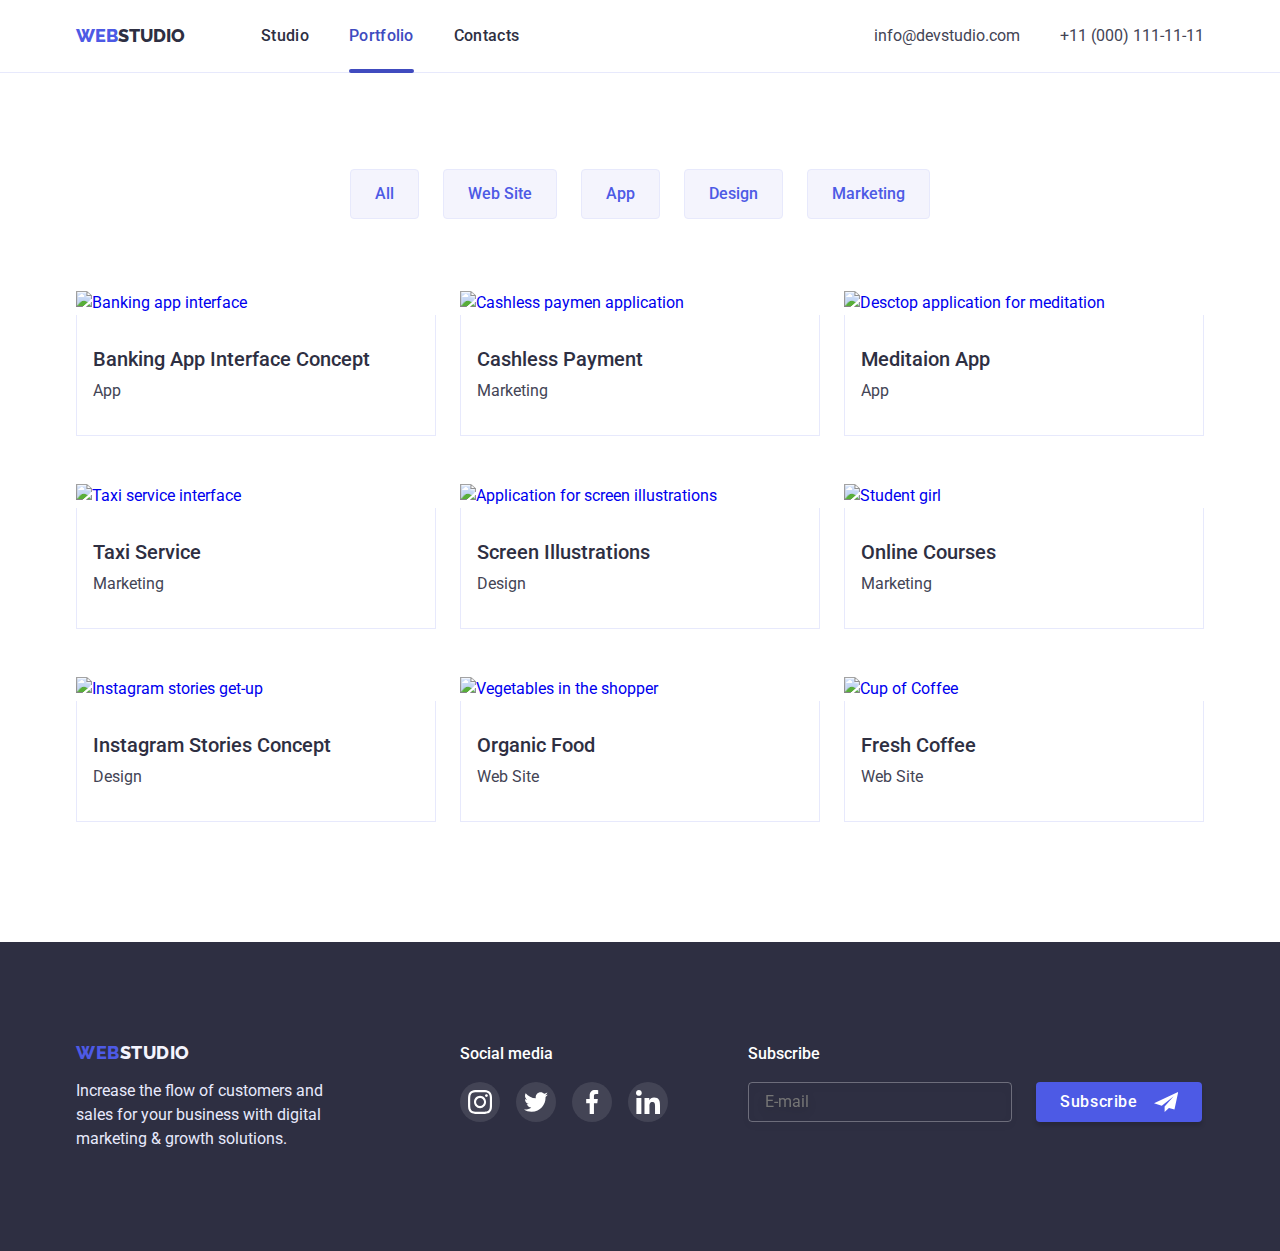
==== commit 9f6082a0: "edits from mentor" ====
--- a/portfolio.html
+++ b/portfolio.html
@@ -255,7 +255,7 @@
 						></li>
 					</ul>
 				</div>
-				<div class="subscribe-block">
+				<form name="subscribe-form" autocomplete="on" class="subscribe-block">
 					<div class="subscribe-panel">
 						<h3 class="footer-title">Subscribe</h3>
 						<label>
@@ -263,13 +263,13 @@
 						</label>
 					</div>
 
-					<button type="button" class="subscribe-btn"
+					<button type="submit" class="subscribe-btn"
 						>Subscribe
 						<svg width="24px" height="24px" class="tg-icon">
 							<use href="./images/icons.svg#icon-tg-subscribe"></use>
 						</svg>
 					</button>
-				</div>
+				</form>
 			</div>
 		</footer>
 	</body>
--- a/css/styles.css
+++ b/css/styles.css
@@ -434,10 +434,9 @@
 .subscribe-block {
 	display: flex;
 	align-items: flex-end;
-}
-.subscribe-panel {
 	margin-left: 80px;
 }
+
 .subscribe-input {
 	border: 1px solid rgba(255, 255, 255, 0.3);
 	filter: drop-shadow(0px 4px 4px rgba(0, 0, 0, 0.15));
@@ -446,6 +445,7 @@
 	min-height: 40px;
 	min-width: 264px;
 	padding-left: 16px;
+	color: var(--white-primary);
 }
 
 .subscribe-btn {
@@ -472,6 +472,7 @@
 }
 .tg-icon {
 	fill: #fff;
+	margin-left: 16px;
 }
 /* Portfolio */
 /* Filters */
@@ -600,16 +601,17 @@
 	top: 50%;
 	left: 50%;
 	transform: translate(-50%, -50%);
-	min-width: 408px;
-	min-height: 576px;
+	width: 408px;
+	height: 584px;
+	padding: 72px 24px 24px 24px;
+	border-radius: 4px;
 	background-color: #fff;
 }
 
 .close-modal {
 	position: absolute;
-	top: 0;
-	right: 0;
-	margin: 24px;
+	top: 24px;
+	right: 24px;
 	width: 24px;
 	height: 24px;
 	border-radius: 50%;
@@ -636,7 +638,6 @@
 /* Inputs */
 
 .callback-title {
-	margin-top: 72px;
 	text-align: center;
 	font-weight: 500;
 	margin-bottom: 34px;
@@ -645,20 +646,26 @@
 .form-field {
 	position: relative;
 	display: block;
-	margin: 26px 24px;
+	margin-bottom: 26px;
 }
 .input {
-	width: 360px;
+	width: 100%;
 	height: 40px;
 	border: 1px solid rgba(33, 33, 33, 0.2);
 	border-radius: 4px;
 	padding-left: 38px;
+	outline: none;
+	transition: border-color 250ms cubic-bezier(0.4, 0, 0.2, 1);
+}
+
+.comment-field {
+	margin-bottom: 16px;
 }
 
 .input:last-child {
+	display: block;
 	padding: 8px 16px;
 	height: 120px;
-	transition: border-color 250ms cubic-bezier(0.4, 0, 0.2, 1), outline-color 250ms cubic-bezier(0.4, 0, 0.2, 1);
 }
 .input-icon {
 	position: absolute;
@@ -675,7 +682,6 @@
 
 .form-field:focus-within > .input {
 	border-color: var(--accent-color);
-	outline-color: var(--accent-color);
 }
 
 .input-name {
@@ -685,6 +691,7 @@
 	color: #8e8f99;
 	font-size: 12px;
 	line-height: 1.3;
+	margin-bottom: 4px;
 }
 
 .comment {
@@ -718,9 +725,14 @@
 	color: #757575;
 	font-size: 12px;
 	line-height: 1.33;
-}
-
-.checkbox:hover {
+	letter-spacing: 0.04em;
+}
+
+.privacy-link {
+	color: var(--accent-color);
+}
+
+.checkbox:is(:hover, :focus) {
 	border-color: #000;
 }
 
@@ -737,7 +749,7 @@
 .submit-btn {
 	display: block;
 	padding: 16px 32px;
-	margin: 24px 120px;
+	margin: 24px auto 0;
 	min-width: 169px;
 	border-radius: 4px;
 	border-width: 0;
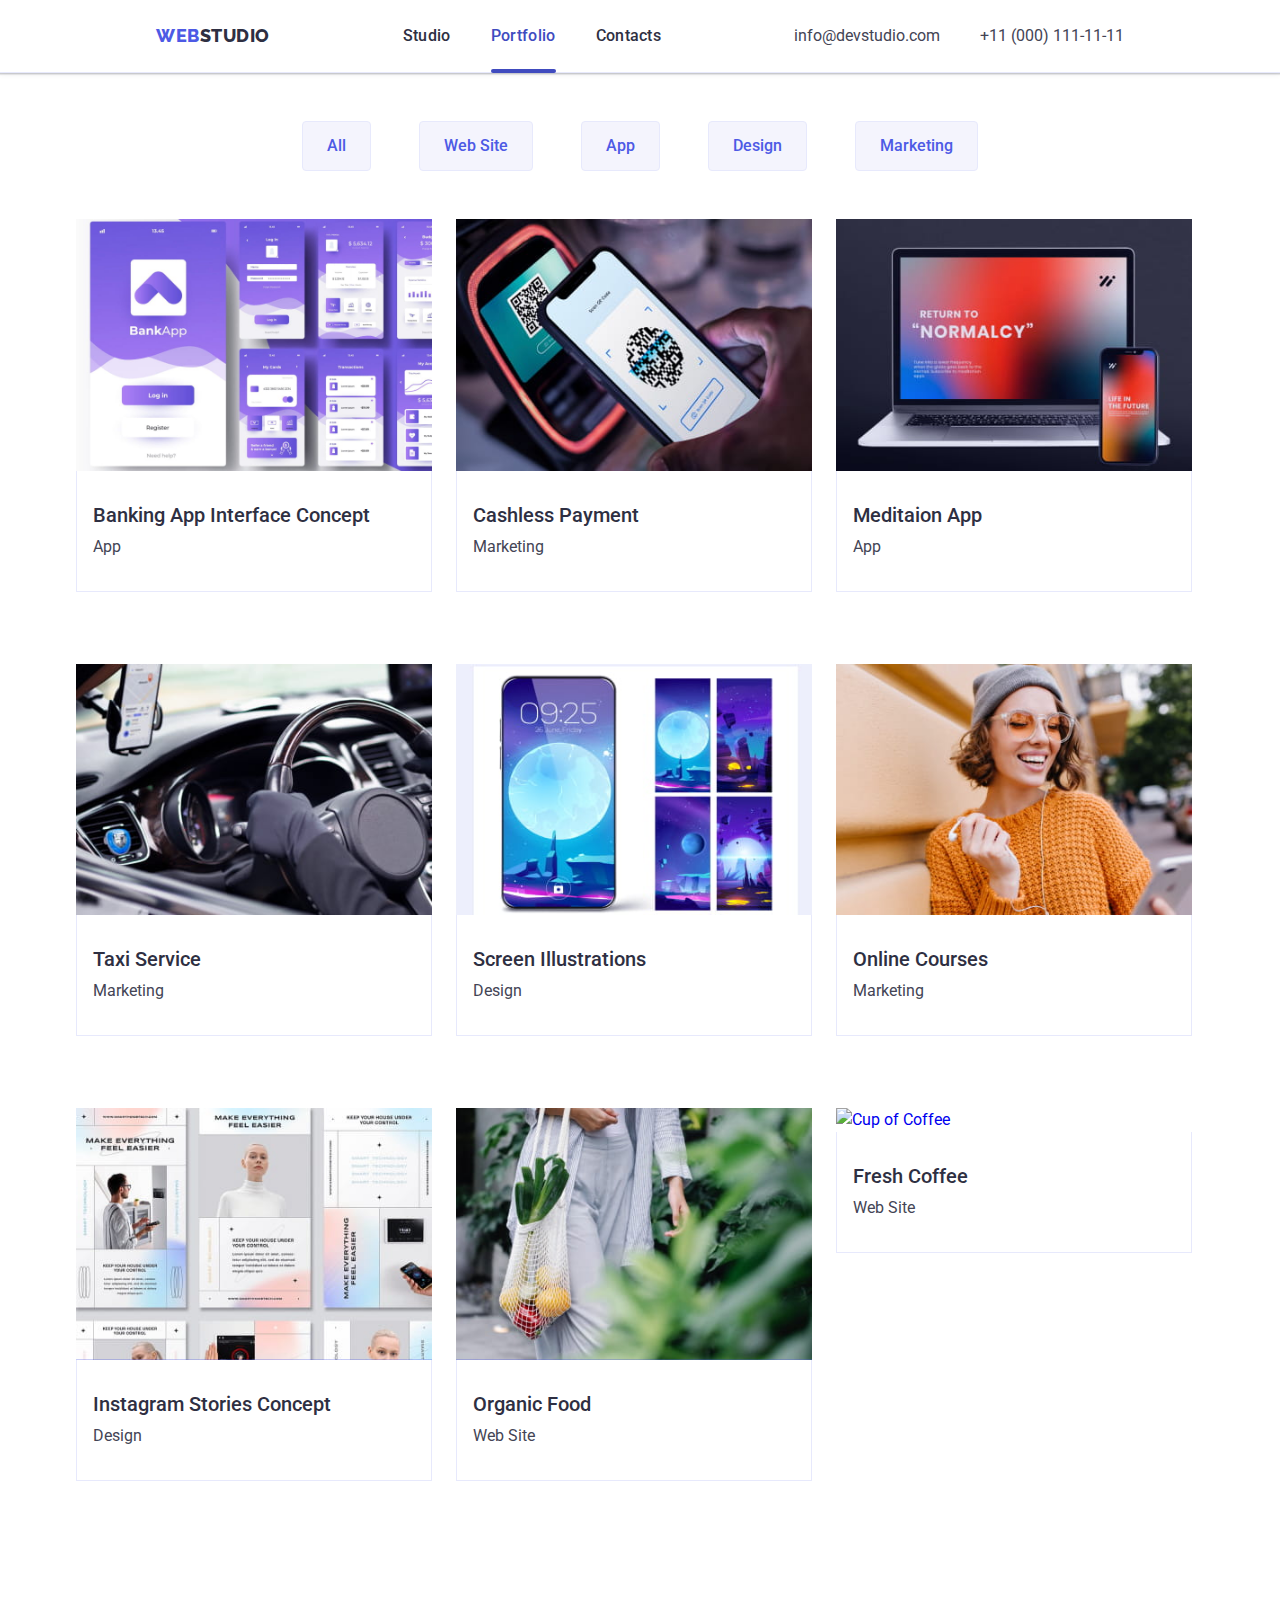
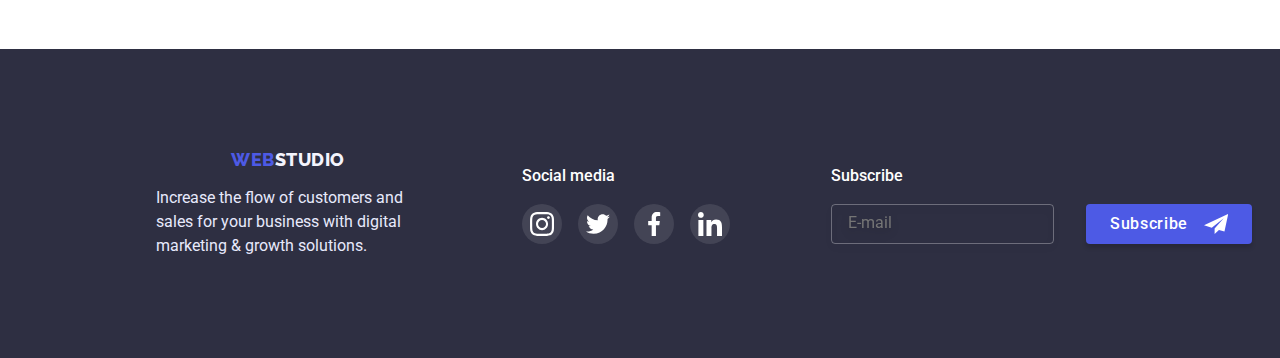
==== commit a9a81601: "responsive images" ====
--- a/portfolio.html
+++ b/portfolio.html
@@ -15,25 +15,36 @@
 			href="https://fonts.googleapis.com/css2?family=Raleway:wght@800&family=Roboto:wght@400;500;700&display=swap"
 			rel="stylesheet"
 		/>
-		<link rel="stylesheet" href="./css/styles.css" />
+		<link rel="stylesheet" href="./css/styles-1.css" />
 	</head>
 	<body>
 		<header>
-			<div class="container header-container">
+			<div class="header-container">
 				<nav class="main-navigation">
 					<a href="./index.html" class="logo link"><span class="accent-logo">Web</span>Studio</a>
 					<ul class="menu list">
 						<li class="menu-item"><a href="./index.html" class="menu-link link">Studio</a></li>
 						<li class="menu-item"><a href="./portfolio.html" class="menu-link link active">Portfolio</a></li>
-						<li class="menu-item"><a href="" class="menu-link link">Contacts</a></li>
-					</ul>
+						<li class="menu-item"><a href="#footer" class="menu-link link">Contacts</a></li>
+					</ul>
+					<button
+						class="menu-button js-open-menu"
+						type="button"
+						aria-label="Mobile menu toggle"
+						aria-expanded="false"
+						aria-controls="mobile-menu"
+					>
+						<svg width="30px" height="30px">
+							<use href="./images/icons.svg#icon-menu-button" width="30px" height="30px"></use>
+						</svg>
+					</button>
+					<address class="contacts-container">
+						<ul class="contacts list">
+							<li><a href="mailto:info@devstudio.com" class="contact-item link">info@devstudio.com</a></li>
+							<li> <a href="tel:+110001111111" class="contact-item link">+11 (000) 111-11-11</a></li>
+						</ul>
+					</address>
 				</nav>
-				<address>
-					<ul class="contacts list">
-						<li><a href="mailto:info@devstudio.com" class="contact-item link">info@devstudio.com</a></li>
-						<li> <a href="tel:+110001111111" class="contact-item link">+11 (000) 111-11-11</a></li>
-					</ul>
-				</address>
 			</div>
 		</header>
 		<main>
@@ -62,7 +73,19 @@
 						<li>
 							<a href="#" class="work-card link">
 								<div class="work-thumb">
-									<img src="./images/banking-app.jpg" alt="Banking app interface" width="360" />
+									<img
+										srcset="
+											./images/banking-app-mob.jpg    396w,
+											./images/banking-app-mob-2x.jpg 792w,
+											./images/banking-app-tab.jpg    356w,
+											./images/banking-app-tab-x2.jpg 712w,
+											./images/banking-app.jpg        360w,
+											./images/banking-app-x2.jpg     720w
+										"
+										src="./images/banking-app-mob.jpg"
+										alt="Cashless paymen application"
+										sizes="(min-wdth: 480px) 396w, (min-width: 768px) 356w, (min-width:1200px) 360w"
+									/>
 									<div class="overlay">
 										<p class="work-desc">
 											14 Stylish and User-Friendly App Design Concepts · Task Manager App · Calorie Tracker App · Exotic
@@ -79,7 +102,7 @@
 						<li>
 							<a href="#" class="work-card link">
 								<div class="work-thumb">
-									<img src="./images/cashless.jpg" alt="Cashless paymen application" width="360" />
+									<img src="./images/cashless-mob.jpg" alt="Cashless paymen application" width="360" />
 									<div class="overlay">
 										<p class="work-desc">
 											14 Stylish and User-Friendly App Design Concepts · Task Manager App · Calorie Tracker App · Exotic
@@ -96,7 +119,7 @@
 						<li>
 							<a href="#" class="work-card link">
 								<div class="work-thumb">
-									<img src="./images/meditation-app.jpg" alt="Desctop application for meditation" width="360" />
+									<img src="./images/meditation-app-mob.jpg" alt="Desctop application for meditation" width="360" />
 									<div class="overlay">
 										<p class="work-desc">
 											14 Stylish and User-Friendly App Design Concepts · Task Manager App · Calorie Tracker App · Exotic
@@ -114,7 +137,7 @@
 						<li>
 							<a href="#" class="work-card link">
 								<div class="work-thumb">
-									<img src="./images/taxi-service.jpg" alt="Taxi service interface" width="360" />
+									<img src="./images/taxi-service-mob.jpg" alt="Taxi service interface" width="360" />
 									<div class="overlay">
 										<p class="work-desc">
 											14 Stylish and User-Friendly App Design Concepts · Task Manager App · Calorie Tracker App · Exotic
@@ -131,7 +154,7 @@
 						<li>
 							<a href="#" class="work-card link">
 								<div class="work-thumb">
-									<img src="./images/illustrations.jpg" alt="Application for screen illustrations" width="360" />
+									<img src="./images/illustrations-mob.jpg" alt="Application for screen illustrations" width="360" />
 									<div class="overlay">
 										<p class="work-desc">
 											14 Stylish and User-Friendly App Design Concepts · Task Manager App · Calorie Tracker App · Exotic
@@ -148,7 +171,7 @@
 						<li>
 							<a href="#" class="work-card link">
 								<div class="work-thumb">
-									<img src="./images/courses.jpg" alt="Student girl" width="360" />
+									<img src="./images/courses-mob.jpg" alt="Student girl" width="360" />
 									<div class="overlay">
 										<p class="work-desc">
 											14 Stylish and User-Friendly App Design Concepts · Task Manager App · Calorie Tracker App · Exotic
@@ -166,7 +189,7 @@
 						<li>
 							<a href="#" class="work-card link">
 								<div class="work-thumb">
-									<img src="./images/stories-concept.jpg" alt="Instagram stories get-up" width="360" />
+									<img src="./images/stories-concept-mob.jpg" alt="Instagram stories get-up" width="360" />
 									<div class="overlay">
 										<p class="work-desc">
 											14 Stylish and User-Friendly App Design Concepts · Task Manager App · Calorie Tracker App · Exotic
@@ -183,7 +206,7 @@
 						<li>
 							<a href="#" class="work-card link">
 								<div class="work-thumb">
-									<img src="./images/organic-food.jpg" alt="Vegetables in the shopper" width="360" />
+									<img src="./images/organic-food-mob.jpg" alt="Vegetables in the shopper" width="360" />
 									<div class="overlay">
 										<p class="work-desc">
 											14 Stylish and User-Friendly App Design Concepts · Task Manager App · Calorie Tracker App · Exotic
@@ -200,7 +223,7 @@
 						<li>
 							<a href="#" class="work-card link">
 								<div class="work-thumb">
-									<img src="./images/fresh-coffee.jpg" alt="Cup of Coffee" width="360" />
+									<img src="./images/fresh-coffee-mob.jpg" alt="Cup of Coffee" width="360" />
 									<div class="overlay">
 										<p class="work-desc">
 											14 Stylish and User-Friendly App Design Concepts · Task Manager App · Calorie Tracker App · Exotic
@@ -218,7 +241,7 @@
 				</div>
 			</section>
 		</main>
-		<footer class="footer">
+		<footer class="footer" id="footer">
 			<div class="container footer-container">
 				<div class="footer-logo">
 					<a href="./index.html" class="logo-footer link"><span class="accent-logo">Web</span>Studio</a>
@@ -255,22 +278,79 @@
 						></li>
 					</ul>
 				</div>
+
 				<form name="subscribe-form" autocomplete="on" class="subscribe-block">
-					<div class="subscribe-panel">
-						<h3 class="footer-title">Subscribe</h3>
-						<label>
+					<h3 class="footer-title">Subscribe</h3>
+					<div class="input-block"
+						><label>
 							<input type="email" name="subscribe-mail" placeholder="E-mail" class="subscribe-input" />
 						</label>
-					</div>
-
-					<button type="submit" class="subscribe-btn"
-						>Subscribe
-						<svg width="24px" height="24px" class="tg-icon">
-							<use href="./images/icons.svg#icon-tg-subscribe"></use>
-						</svg>
-					</button>
-				</form>
+						<button type="button" class="subscribe-btn"
+							>Subscribe
+							<svg width="24px" height="24px" class="tg-icon">
+								<use href="./images/icons.svg#icon-tg-subscribe"></use>
+							</svg>
+						</button>
+					</div> </form
+			></div>
+		</footer>
+		<div class="mobile-menu-container js-menu-container" id="menu-container">
+			<button class="close-menu js-close-menu" type="button">
+				<svg class="close-icon" width="8px" height="8px">
+					<use href="./images/svg-sprite.svg#icon-close-modal"></use>
+				</svg>
+			</button>
+			<div class="mobile-menu">
+				<div class="top"
+					><ul class="list">
+						<li class="menu-item"><a href="./index.html" class="menu-link link">Studio</a></li>
+						<li class="menu-item"><a href="./portfolio.html" class="menu-link link active">Portfolio</a></li>
+						<li class="menu-item"><a href="" class="menu-link link">Contacts</a></li>
+					</ul></div
+				>
+				<div class="bottom">
+					<ul class="mobile-contacts list">
+						<li class="contact-item"> <a href="tel:+110001111111" class="tel link">+11 (000) 111-11-11</a></li>
+						<li class="contact-item"><a href="mailto:info@devstudio.com" class="mail link">info@devstudio.com</a></li>
+					</ul>
+				</div>
+
+				<ul class="menu-socials list">
+					<li class="menu-social-item">
+						<a href="" class="menu-social-link link">
+							<svg class="menu-social-icon" width="16" height="16">
+								<use href="./images/svg-sprite.svg#icon-instagram"></use>
+							</svg>
+						</a>
+					</li>
+					<li class="menu-social-item">
+						<a href="" class="menu-social-link link">
+							<svg class="menu-social-icon" width="16" height="16">
+								<use href="./images/svg-sprite.svg#icon-twitter"></use>
+							</svg> </a
+					></li>
+					<li class="menu-social-item">
+						<a href="" class="menu-social-link link">
+							<svg class="menu-social-icon" width="16" height="16">
+								<use href="./images/svg-sprite.svg#icon-facebook"></use>
+							</svg> </a
+					></li>
+					<li class="menu-social-item"
+						><a href="" class="menu-social-link link">
+							<svg class="menu-social-icon" width="16" height="16">
+								<use href="./images/svg-sprite.svg#icon-linkedin"></use>
+							</svg>
+						</a>
+					</li>
+				</ul>
 			</div>
-		</footer>
+		</div>
+		<script
+			defer
+			src="https://cdnjs.cloudflare.com/ajax/libs/body-scroll-lock/3.1.5/bodyScrollLock.min.js"
+			integrity="sha512-HowizSDbQl7UPEAsPnvJHlQsnBmU2YMrv7KkTBulTLEGz9chfBoWYyZJL+MUO6p/yBuuMO/8jI7O29YRZ2uBlA=="
+			crossorigin="anonymous"
+		></script>
+		<script src="./js/mobile-menu.js"></script>
 	</body>
 </html>
--- a/css/styles-1.css
+++ b/css/styles-1.css
@@ -0,0 +1,1100 @@
+:root {
+	--main-color: #2e2f42;
+	--sceondary-color: #434455;
+	--accent-color: #4d5ae5;
+	--white-primary: #ffffff;
+	--white-secondary: #f4f4fd;
+	--active-color: #404bbf;
+	--btn-color: #e7e9fc;
+}
+body {
+	max-width: 1440px;
+	margin: 0 auto;
+	font-family: Roboto, sans-serif;
+	font-weight: 400;
+	font-size: 16px;
+	line-height: 1.5;
+	color: #434455;
+	background-color: var(--white-primary);
+}
+body.modal-open {
+	overflow: hidden;
+}
+ul,
+h1,
+h2,
+h3,
+h4,
+p {
+	margin: 0;
+	padding: 0;
+}
+
+img {
+	display: block;
+	max-width: 100%;
+	height: auto;
+}
+
+.sect-title {
+	margin-bottom: 72px;
+	font-weight: 700;
+	font-size: 36px;
+	line-height: 1.1;
+	color: var(--main-color);
+	text-align: center;
+	text-transform: capitalize;
+}
+
+.item-title {
+	font-weight: 500;
+	font-size: 20px;
+	line-height: 1.2;
+	color: var(--main-color);
+}
+
+footer {
+	background-color: var(--main-color);
+}
+
+section:not(:first-child) {
+	padding-top: 96px;
+}
+section:last-child {
+	padding-bottom: 120px;
+}
+.list {
+	list-style: none;
+}
+
+.link {
+	text-decoration: none;
+}
+
+/* Logo */
+.logo {
+	display: block;
+	font-family: Raleway, sans-serif;
+	font-style: normal;
+	text-decoration: none;
+	text-transform: uppercase;
+	letter-spacing: 0.03em;
+	font-size: 18px;
+	line-height: 1.3;
+	font-weight: 800;
+	color: var(--main-color);
+}
+.accent-logo {
+	color: var(--accent-color);
+}
+
+.container {
+	padding: 0;
+	margin: 0 auto;
+	width: 100%;
+}
+
+@media screen and (min-width: 480px) {
+	.container {
+		width: 480px;
+	}
+}
+@media screen and (min-width: 768px) {
+	.container {
+		width: 736px;
+	}
+}
+
+@media screen and (min-width: 1200px) {
+	.container {
+		width: 1128px;
+	}
+}
+
+/* Navigation and Header */
+
+.header-container {
+	position: relative;
+	padding: 24px 16px 10px 16px;
+	border-bottom: 1px solid var(--btn-color);
+	box-shadow: 0px 2px 1px rgba(46, 47, 66, 0.08), 0px 1px 1px rgba(46, 47, 66, 0.16), 0px 1px 6px rgba(46, 47, 66, 0.08);
+}
+
+@media screen and (min-width: 768px) {
+	.menu-item:not(:first-child) {
+		margin-left: 40px;
+	}
+}
+
+@media screen and (min-width: 1200px) {
+	.header-container {
+		padding: 24px 156px;
+	}
+}
+.main-navigation {
+	display: flex;
+	align-items: center;
+	justify-content: space-between;
+	width: inherit;
+}
+.menu {
+	display: inline-flex;
+}
+
+@media screen and (max-width: 767px) {
+	.menu {
+		display: none;
+	}
+	.contacts-container {
+		display: none;
+	}
+}
+
+.contacts:not(:last-child) {
+	margin-left: 100px;
+}
+
+.menu-item {
+	position: relative;
+	font-weight: 500;
+	letter-spacing: 0.02em;
+}
+
+.contact-item {
+	font-style: normal;
+	font-weight: 400;
+	line-height: 1.5;
+	color: var(--sceondary-color);
+	transition: color 250ms cubic-bezier(0.4, 0, 0.2, 1);
+}
+
+.contact-item:is(:hover, :focus, :active) {
+	color: var(--accent-color);
+}
+
+@media screen and (min-width: 768px) {
+	.active {
+		display: flex;
+		flex-direction: column;
+		align-items: center;
+		color: var(--active-color);
+	}
+
+	.active::after {
+		content: " ";
+		position: absolute;
+		bottom: -23px;
+		left: 0;
+		margin-top: 24px;
+		width: 100%;
+		height: 4px;
+		border-radius: 2px;
+		background-color: var(--active-color);
+	}
+}
+
+@media screen and (min-width: 1200px) {
+	.active::after {
+		bottom: -25px;
+	}
+}
+@media screen and (min-width: 1200px) {
+	.contacts {
+		display: flex;
+		gap: 40px;
+	}
+}
+.menu-link {
+	color: var(--main-color);
+	font-weight: 500;
+	transition: color 250ms cubic-bezier(0.4, 0, 0.2, 1);
+}
+.menu-link:is(:hover, :focus) {
+	color: var(--active-color);
+}
+
+/* Mobile menu */
+
+.menu-button {
+	display: flex;
+	justify-content: flex-end;
+	margin: 0;
+	padding: 0;
+	background-color: transparent;
+	cursor: pointer;
+	border: none;
+	outline: none;
+}
+
+@media screen and (min-width: 768px) {
+	.menu-button {
+		display: none;
+	}
+}
+.mobile-menu {
+	display: flex;
+	flex-direction: column;
+	justify-content: space-between;
+	height: 100%;
+}
+.mobile-menu-container {
+	position: absolute;
+	top: 0;
+	left: 0;
+	width: 100vw;
+	height: 100vh;
+	padding: 80px 51px 40px 40px;
+	font-weight: 700;
+	font-size: 36px;
+	line-height: calc(40 / 36);
+	letter-spacing: 0.02em;
+	text-transform: capitalize;
+	background-color: var(--white-primary);
+	z-index: 999;
+	transform: translateX(-100%);
+	transition: transform 250ms ease-in-out;
+	overflow-y: scroll;
+}
+
+.mobile-menu-container.is-open {
+	transform: translateX(0);
+}
+.mobile-menu-container .close-menu {
+	position: absolute;
+	top: 40px;
+	right: 40px;
+}
+
+.mobile-menu-item:not(:last-child) {
+	margin-bottom: 40px;
+}
+
+.close-menu {
+	position: absolute;
+	top: 24px;
+	right: 24px;
+	width: 24px;
+	height: 24px;
+	border-radius: 50%;
+	background: var(--btn-color);
+	color: #000;
+	border: 1px solid rgba(0, 0, 0, 0.1);
+	cursor: pointer;
+	transition: background-color 250ms cubic-bezier(0.4, 0, 0.2, 1), color 250ms cubic-bezier(0.4, 0, 0.2, 1);
+}
+
+.close-menu:is(:hover, :focus) {
+	background-color: var(--active-color);
+	color: #fff;
+}
+
+.active {
+	color: var(--active-color);
+}
+
+.tel {
+	font-size: 36px;
+	line-height: calc(40 / 36);
+	color: var(--accent-color);
+	font-weight: 600;
+	margin-bottom: 40px;
+}
+
+.mail {
+	font-size: 20px;
+	line-height: calc(24 / 20);
+	color: var(--sceondary-color);
+}
+.menu-socials {
+	display: flex;
+	align-items: center;
+	justify-content: center;
+	gap: 24px;
+}
+.menu-social-item {
+	width: 40px;
+	height: 40px;
+}
+.menu-social-link {
+	display: flex;
+	align-items: center;
+	justify-content: center;
+	width: 100%;
+	height: 100%;
+	background-color: var(--accent-color);
+	border-radius: 50%;
+	color: var(--white-primary);
+	transition: background-color 250ms cubic-bezier(0.4, 0, 0.2, 1);
+}
+.menu-social-link:is(:hover, :focus) {
+	background-color: var(--active-color);
+}
+.menu-social-icon {
+	fill: currentColor;
+}
+
+/* Hero */
+/* bg for mobile */
+.hero {
+	background-image: linear-gradient(rgba(46, 47, 66, 0.7), rgba(46, 47, 66, 0.7)), url(../images/hero-bg-mob.jpg);
+	background-repeat: no-repeat;
+	background-position: center;
+	background-size: cover;
+	padding: 112px 0;
+}
+
+@media (min-device-pixel-ratio: 2),
+	(-webkit-min-device-pixel-ratio: 2),
+	(min-resolution: 192dpi),
+	(min-resolution: 2dppx) {
+	.hero {
+		background-image: linear-gradient(rgba(46, 47, 66, 0.7), rgba(46, 47, 66, 0.7)), url(../images/hero-bg-mob-2x.jpg);
+	}
+}
+/* bg for tablet */
+@media screen and (min-width: 768px) {
+	.hero {
+		background-image: linear-gradient(rgba(46, 47, 66, 0.7), rgba(46, 47, 66, 0.7)), url(../images/hero-bg-tab.jpg);
+	}
+}
+
+@media (min-device-pixel-ratio: 2),
+	(-webkit-min-device-pixel-ratio: 2),
+	(min-resolution: 192dpi),
+	(min-resolution: 2dppx) and (min-width: 768px) {
+	.hero {
+		background-image: linear-gradient(rgba(46, 47, 66, 0.7), rgba(46, 47, 66, 0.7)), url(../images/hero-bg-tab-2x.jpg);
+	}
+}
+
+/* bg for desktop */
+@media screen and (min-with: 1200px) {
+	.hero {
+		background-image: linear-gradient(rgba(46, 47, 66, 0.7), rgba(46, 47, 66, 0.7)), url(../images/hero-bg.jpg);
+	}
+}
+
+@media (min-device-pixel-ratio: 2),
+	(-webkit-min-device-pixel-ratio: 2),
+	(min-resolution: 192dpi),
+	(min-resolution: 2dppx) and (min-width: 1200px) {
+	.hero {
+		background-image: linear-gradient(rgba(46, 47, 66, 0.7), rgba(46, 47, 66, 0.7)), url(../images/hero-bg-2x.jpg);
+	}
+}
+
+@media screen and (min-width: 1200px) {
+	.hero {
+		padding: 187px 0;
+	}
+}
+.hero-title {
+	width: 320px;
+	text-align: center;
+	margin: 0 auto;
+	font-size: 36px;
+	font-weight: 700;
+	line-height: calc(40 / 36);
+	letter-spacing: 0.02em;
+	color: #ffffff;
+}
+
+/* Main Button */
+.main-btn {
+	display: block;
+	margin-top: 72px;
+	margin-left: auto;
+	margin-right: auto;
+	padding: 16px 32px;
+	border-radius: 4px;
+	border-width: 0;
+	box-shadow: 0px 4px 4px rgba(0, 0, 0, 0.15);
+	font-weight: 500;
+	line-height: 1.5;
+	letter-spacing: 0.04em;
+	font-size: 16px;
+	background-color: var(--accent-color);
+	color: #ffffff;
+	cursor: pointer;
+	transition: background-color 250ms cubic-bezier(0.4, 0, 0.2, 1);
+}
+
+.main-btn:is(:hover, :focus) {
+	background-color: var(--active-color);
+}
+
+/* Modal&Backdrop */
+.backdrop {
+	position: fixed;
+	top: 0;
+	left: 0;
+	width: 100%;
+	height: 100%;
+	background: rgba(46, 47, 66, 0.4);
+	transition: opacity 250ms cubic-bezier(0.39, 0.83, 0.89, 0.92);
+	overflow-y: scroll;
+}
+
+.backdrop.is-hidden {
+	opacity: 0;
+	pointer-events: none;
+}
+.modal {
+	position: absolute;
+	top: 50%;
+	left: 50%;
+	transform: translate(-50%, -50%);
+	width: 392px;
+	height: 586px;
+	max-height: 90vh;
+	padding: 72px 16px 24px 16px;
+	border-radius: 4px;
+	background-color: #fff;
+	overflow-y: scroll;
+}
+
+.close-modal {
+	position: absolute;
+	top: 24px;
+	right: 24px;
+	width: 24px;
+	height: 24px;
+	border-radius: 50%;
+	background: var(--btn-color);
+	color: #000;
+	border: 1px solid rgba(0, 0, 0, 0.1);
+	cursor: pointer;
+	transition: background-color 250ms cubic-bezier(0.4, 0, 0.2, 1), color 250ms cubic-bezier(0.4, 0, 0.2, 1);
+}
+
+.close-modal:is(:hover, :focus) {
+	background-color: var(--active-color);
+	color: #fff;
+}
+
+.close-icon {
+	position: absolute;
+	top: 50%;
+	left: 50%;
+	transform: translate(-50%, -50%);
+	fill: currentColor;
+}
+
+/* Modal inputs */
+
+.callback-title {
+	text-align: center;
+	font-weight: 500;
+	margin-bottom: 34px;
+}
+
+.form-field {
+	position: relative;
+	display: block;
+	margin-bottom: 26px;
+}
+.input {
+	width: 100%;
+	height: 40px;
+	border: 1px solid rgba(33, 33, 33, 0.2);
+	border-radius: 4px;
+	padding-left: 38px;
+	outline: none;
+	transition: border-color 250ms cubic-bezier(0.4, 0, 0.2, 1);
+}
+
+.comment-field {
+	margin-bottom: 16px;
+}
+
+.input:last-child {
+	display: block;
+	padding: 8px 16px;
+	height: 120px;
+}
+.input-icon {
+	position: absolute;
+	top: 50%;
+	left: 16px;
+	transform: translateY(-50%);
+	fill: var(--main-color);
+	transition: fill 250ms cubic-bezier(0.4, 0, 0.2, 1);
+}
+
+.form-field:focus-within > .input-icon {
+	fill: var(--accent-color);
+}
+
+.form-field:focus-within > .input {
+	border-color: var(--accent-color);
+}
+
+.input-name {
+	position: absolute;
+	bottom: 100%;
+	left: 0;
+	color: #8e8f99;
+	font-size: 12px;
+	line-height: 1.3;
+	margin-bottom: 4px;
+}
+
+.comment {
+	resize: none;
+}
+
+.checkbox {
+	position: absolute;
+	display: block;
+	-webkit-appearance: none;
+	-moz-appearance: none;
+	appearance: none;
+}
+.privacy {
+	display: flex;
+	align-items: center;
+	justify-content: center;
+}
+.checkbox-custom {
+	display: block;
+	width: 16px;
+	height: 16px;
+	border: 1.25px solid var(--main-color);
+	border-radius: 2px;
+	transition: background-color 250ms cubic-bezier(0.4, 0, 0.2, 1), border-color 250ms cubic-bezier(0.4, 0, 0.2, 1),
+		background-image 250ms cubic-bezier(0.4, 0, 0.2, 1);
+}
+
+.privacy-text {
+	margin-left: 8px;
+	color: #757575;
+	font-size: 12px;
+	line-height: 1.33;
+	letter-spacing: 0.04em;
+}
+
+.privacy-link {
+	color: var(--accent-color);
+}
+
+.checkbox:is(:hover, :focus) {
+	border-color: #000;
+}
+
+.checkbox:checked + .checkbox-custom {
+	background-color: var(--active-color);
+	border-color: transparent;
+	background-image: url(../images/checkbox.svg);
+	background-repeat: no-repeat;
+	background-position: 50% 50%;
+	background-size: contain;
+	background-origin: border-box;
+}
+
+.submit-btn {
+	display: block;
+	padding: 16px 32px;
+	margin: 24px auto 0;
+	min-width: 169px;
+	border-radius: 4px;
+	border-width: 0;
+	box-shadow: 0px 4px 4px rgba(0, 0, 0, 0.15);
+	font-weight: 500;
+	line-height: 1.5;
+	letter-spacing: 0.04em;
+	font-size: 16px;
+	background-color: var(--accent-color);
+	color: #ffffff;
+	cursor: pointer;
+	transition: background-color 250ms cubic-bezier(0.4, 0, 0.2, 1);
+}
+
+.submit-btn:hover {
+	background-color: var(--active-color);
+}
+/* Features section*/
+.features-list {
+	padding-left: 16px;
+	padding-right: 16px;
+}
+
+@media screen and (min-width: 768px) {
+	.features-list {
+		display: flex;
+		flex-wrap: wrap;
+		column-gap: 24px;
+	}
+
+	.feature-item {
+		width: 340px;
+	}
+}
+
+@media screen and (min-width: 1200px) {
+	.features-list {
+		flex-wrap: nowrap;
+		gap: 24px;
+	}
+	.feature-item {
+		width: 264px;
+	}
+}
+.feature-item:not(:last-child) {
+	margin-bottom: 72px;
+}
+.feature-title {
+	margin-bottom: 8px;
+	font-size: 36px;
+	font-weight: 700;
+	line-height: calc(40 / 36);
+	letter-spacing: 0.02em;
+	text-align: center;
+}
+@media screen and (max-width: 1199px) {
+	.icon-container {
+		display: none;
+	}
+}
+.icon-container {
+	display: flex;
+	justify-content: center;
+	align-items: center;
+	height: 112px;
+	margin-bottom: 8px;
+	border-radius: 4px;
+	background-color: var(--white-secondary);
+}
+
+.feature-icon {
+	width: 64px;
+	height: 64px;
+}
+
+@media screen and (max-width: 1199px) {
+	.icon-container {
+		display: none;
+	}
+}
+/* Work section */
+@media screen and (max-width: 1199px) {
+	.work-examp {
+		display: none;
+	}
+}
+.work-examp {
+	padding: 120px 0;
+}
+
+.work-images {
+	display: flex;
+	justify-content: center;
+	align-items: center;
+}
+
+.work-image:not(:last-child) {
+	margin-right: 24px;
+}
+/* Team section */
+.team {
+	background-color: var(--white-secondary);
+	padding-bottom: 112px;
+}
+
+@media screen and (min-width: 768px) {
+	.worker-cards {
+		display: flex;
+		flex-wrap: wrap;
+		column-gap: 24px;
+	}
+}
+.worker-card {
+	background-color: #fff;
+	box-shadow: 0px 1px 6px rgba(46, 47, 66, 0.08), 0px 1px 1px rgba(46, 47, 66, 0.16), 0px 2px 1px rgba(46, 47, 66, 0.08);
+	border-radius: 0px 0px 4px 4px;
+	margin-bottom: 72px;
+	width: 264px;
+	margin-left: auto;
+	margin-right: auto;
+}
+
+.worker-description {
+	padding: 32px 0;
+	text-align: center;
+}
+
+.worker-name {
+	margin-bottom: 8px;
+}
+.worker-function {
+	margin-bottom: 8px;
+}
+.worker-socials {
+	display: flex;
+	align-items: center;
+	justify-content: center;
+	gap: 24px;
+}
+.worker-social-item {
+	width: 40px;
+	height: 40px;
+}
+.worker-social-link {
+	display: flex;
+	align-items: center;
+	justify-content: center;
+	width: 100%;
+	height: 100%;
+	background-color: var(--accent-color);
+	border-radius: 50%;
+	color: var(--white-primary);
+	transition: background-color 250ms cubic-bezier(0.4, 0, 0.2, 1);
+}
+.worker-social-link:is(:hover, :focus) {
+	background-color: var(--active-color);
+}
+.worker-social-icon {
+	fill: currentColor;
+}
+
+/* Customers section */
+
+.customer-list {
+	display: flex;
+	flex-wrap: wrap;
+	align-items: center;
+	justify-content: center;
+	padding: 0 16px;
+	row-gap: 72px;
+	column-gap: 16px;
+}
+
+@media screen and (min-width: 1200px) {
+	.customer-list {
+		flex-wrap: nowrap;
+	}
+}
+
+.customer-item {
+	width: 170px;
+	height: 88px;
+}
+
+.customer-link {
+	display: flex;
+	align-items: center;
+	justify-content: center;
+	width: 100%;
+	height: 100%;
+	border-radius: 4px;
+	border: 1px solid #8e8f99;
+	color: #8e8f99;
+	transition: border-color 250ms cubic-bezier(0.4, 0, 0.2, 1), color 250ms cubic-bezier(0.4, 0, 0.2, 1);
+}
+.customer-link:is(:hover, :focus) {
+	border-color: var(--active-color);
+	color: var(--active-color);
+}
+.customer-logo {
+	fill: currentColor;
+}
+
+/* Footer */
+.footer {
+	padding: 96px 15px;
+	text-align: center;
+}
+
+@media screen and (min-width: 768px) {
+	.footer-container {
+		display: flex;
+		flex-wrap: wrap;
+		column-gap: 24px;
+		justify-content: center;
+	}
+}
+
+@media screen and (min-width: 1200px) {
+	.footer {
+		padding: 100px 156px;
+	}
+
+	.footer-container {
+		flex-wrap: nowrap;
+		align-items: center;
+		justify-content: space-between;
+		gap: ;
+	}
+}
+
+.logo-footer {
+	display: block;
+	margin-bottom: 16px;
+	font-style: normal;
+	font-family: Raleway, sans-serif;
+	font-size: 18px;
+	font-weight: 800;
+	line-height: 1.17;
+	text-transform: uppercase;
+	letter-spacing: 0.03em;
+	color: var(--white-secondary);
+}
+.footer-text {
+	color: var(--btn-color);
+	width: 264px;
+	margin: 0 auto;
+	text-align: left;
+}
+
+.footer-title {
+	margin-bottom: 16px;
+	color: var(--white-primary);
+	font-weight: 500;
+	font-size: 16px;
+	line-height: 1.5;
+	text-align: left;
+}
+
+@media screen and (max-width: 767px) {
+	.footer-title {
+		text-align: center;
+	}
+}
+
+.footer-socials-list {
+	display: flex;
+	justify-content: center;
+	gap: 16px;
+}
+
+.footer-social-item {
+	width: 40px;
+	height: 40px;
+	border-radius: 50%;
+	background: rgba(255, 255, 255, 0.1);
+}
+
+.footer-social-link {
+	display: flex;
+	align-items: center;
+	justify-content: center;
+	border-radius: 50%;
+	width: 100%;
+	height: 100%;
+	color: var(--white-primary);
+	transition: background-color 250ms cubic-bezier(0.4, 0, 0.2, 1);
+}
+
+.footer-social-icon {
+	fill: currentColor;
+}
+
+.footer-social-link:is(:hover, :focus) {
+	background-color: #31d0aa;
+}
+
+@media screen and (max-width: 767px) {
+	.socials {
+		margin-top: 72px;
+	}
+}
+.subscribe-block {
+	max-width: 453px;
+	width: 100%;
+}
+
+@media screen and (max-width: 1199px) {
+	.subscribe-block {
+		margin-top: 72px;
+	}
+}
+.subscribe-input {
+	border: 1px solid rgba(255, 255, 255, 0.3);
+	filter: drop-shadow(0px 4px 4px rgba(0, 0, 0, 0.15));
+	border-radius: 4px;
+	background-color: transparent;
+	min-height: 40px;
+	width: 100%;
+	max-width: 264px;
+	padding-left: 16px;
+	color: var(--white-primary);
+}
+
+.subscribe-btn {
+	display: flex;
+	align-items: center;
+	max-height: 40px;
+	padding: 8px 24px;
+	margin: 0 auto;
+	border-radius: 4px;
+	border-width: 0;
+	box-shadow: 0px 4px 4px rgba(0, 0, 0, 0.15);
+	font-weight: 500;
+	line-height: 1.5;
+	letter-spacing: 0.04em;
+	font-size: 16px;
+	background-color: var(--accent-color);
+	color: #ffffff;
+	cursor: pointer;
+	transition: background-color 250ms cubic-bezier(0.4, 0, 0.2, 1);
+}
+@media screen and (max-width: 767px) {
+	.subscribe-btn {
+		margin-top: 16px;
+	}
+}
+.subscribe-btn:hover {
+	background-color: var(--active-color);
+}
+.tg-icon {
+	fill: #fff;
+	margin-left: 16px;
+}
+@media screen and (min-width: 768px) {
+	.input-block {
+		display: flex;
+		align-items: center;
+	}
+}
+
+/* Portfolio page */
+/* Filters */
+.work-examples {
+	padding: 48px 16px;
+}
+
+.filters {
+	display: flex;
+	flex-wrap: wrap;
+	column-gap: 24px;
+	row-gap: 16px;
+}
+
+@media screen and (min-width: 768px) {
+	.filters {
+		justify-content: center;
+	}
+}
+
+.filter-item:not(:last-child) {
+	margin-right: 24px;
+}
+.btn {
+	padding: 12px 24px;
+	border: 1px solid;
+	border-radius: 4px;
+	font-weight: 500;
+	line-height: 1.5;
+	color: var(--accent-color);
+	background-color: var(--white-secondary);
+	border-color: var(--btn-color);
+	cursor: pointer;
+	transition: background-color 250ms cubic-bezier(0.4, 0, 0.2, 1), color 250ms cubic-bezier(0.4, 0, 0.2, 1),
+		border-color 250ms cubic-bezier(0.4, 0, 0.2, 1), box-shadow 250ms cubic-bezier(0.4, 0, 0.2, 1);
+}
+
+.btn:is(:hover, :focus, :active) {
+	background-color: var(--active-color);
+	color: var(--white-primary);
+	border-color: var(--active-color);
+	box-shadow: 0px 4px 4px rgba(0, 0, 0, 0.15);
+}
+
+/* Work list */
+
+.work-list {
+	margin: 48px auto;
+}
+
+/* .work-list {
+	display: flex;
+	flex-wrap: wrap;
+	justify-content: center;
+	row-gap: 48px;
+	column-gap: 24px;
+	margin-top: 48px;
+} */
+.work-filter {
+	color: var(--sceondary-color);
+}
+
+.work-name {
+	padding: 32px 16px;
+	border: 1px solid var(--btn-color);
+	border-top: none;
+}
+.work-card {
+	max-width: 396px;
+
+	background: var(--white-primary);
+	transition: box-shadow 250ms cubic-bezier(0.4, 0, 0.2, 1);
+}
+@media screen and (max-width: 767px) {
+	.work-list > li:not(:last-child) {
+		margin-bottom: 48px;
+	}
+	.work-list > li {
+		margin: 0 auto;
+	}
+}
+
+.work-list > li {
+	max-width: 356px;
+}
+
+@media screen and (min-width: 1200px) {
+	.work-card:is(:hover, :focus) .overlay {
+		transform: translatex(0);
+	}
+}
+
+.work-card > .link:is(:hover, :focus) {
+	box-shadow: 0px 1px 6px rgba(46, 47, 66, 0.08), 0px 1px 1px rgba(46, 47, 66, 0.16), 0px 2px 1px rgba(46, 47, 66, 0.08);
+}
+.work-title {
+	margin-bottom: 8px;
+	font-weight: 500;
+	font-size: 20px;
+	line-height: 1.2;
+	color: var(--main-color);
+}
+.work-thumb {
+	position: relative;
+	overflow: hidden;
+}
+
+.overlay {
+	position: absolute;
+	top: 0;
+	left: 0;
+	width: 100%;
+	height: 100%;
+	transform: translateY(100%);
+	transition: transform 250ms cubic-bezier(0.4, 0, 0.2, 1);
+	background-color: var(--accent-color);
+	color: var(--white-secondary);
+}
+
+.work-desc {
+	margin: 46px 32px;
+}
+
+@media screen and (min-width: 768px) {
+	.work-list {
+		display: flex;
+		flex-wrap: wrap;
+		column-gap: 24px;
+		row-gap: 72px;
+	}
+}
+/* Hidden visually elements */
+
+.hidden-visually {
+	position: absolute;
+	width: 1px;
+	height: 1px;
+	margin: -1px;
+	padding: 0;
+	border: 0;
+	overflow: hidden;
+	clip: rect(0 0 0 0);
+}
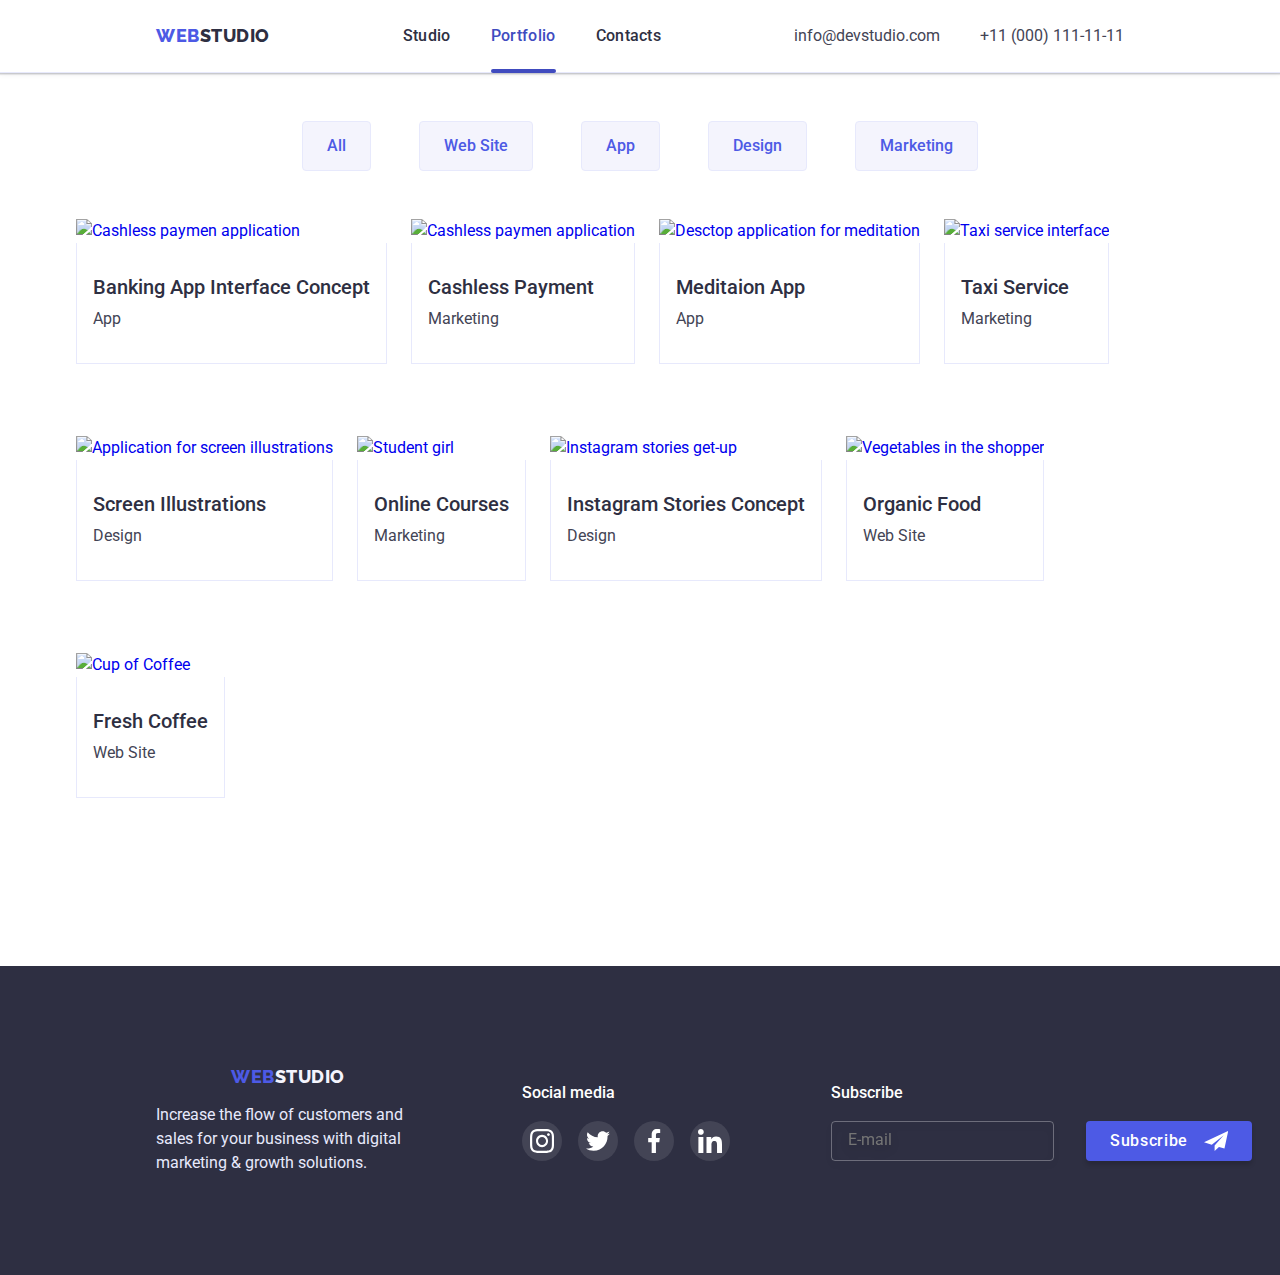
==== commit 24e0ece2: "anchors to footer in mobile menu links" ====
--- a/portfolio.html
+++ b/portfolio.html
@@ -74,17 +74,10 @@
 							<a href="#" class="work-card link">
 								<div class="work-thumb">
 									<img
-										srcset="
-											./images/banking-app-mob.jpg    396w,
-											./images/banking-app-mob-2x.jpg 792w,
-											./images/banking-app-tab.jpg    356w,
-											./images/banking-app-tab-x2.jpg 712w,
-											./images/banking-app.jpg        360w,
-											./images/banking-app-x2.jpg     720w
-										"
-										src="./images/banking-app-mob.jpg"
+										srcset="./images/banking-app.jpg 360w, ./images/banking-app-2x.jpg 720w"
+										src="./images/banking-app.jpg"
 										alt="Cashless paymen application"
-										sizes="(min-wdth: 480px) 396w, (min-width: 768px) 356w, (min-width:1200px) 360w"
+										sizes="360px"
 									/>
 									<div class="overlay">
 										<p class="work-desc">
@@ -102,7 +95,12 @@
 						<li>
 							<a href="#" class="work-card link">
 								<div class="work-thumb">
-									<img src="./images/cashless-mob.jpg" alt="Cashless paymen application" width="360" />
+									<img
+										srcset="./images/cashless.jpg 360w, ./images/cashless-2x.jpg 720w"
+										src="./images/cashless.jpg"
+										alt="Cashless paymen application"
+										sizes="360px"
+									/>
 									<div class="overlay">
 										<p class="work-desc">
 											14 Stylish and User-Friendly App Design Concepts · Task Manager App · Calorie Tracker App · Exotic
@@ -119,7 +117,12 @@
 						<li>
 							<a href="#" class="work-card link">
 								<div class="work-thumb">
-									<img src="./images/meditation-app-mob.jpg" alt="Desctop application for meditation" width="360" />
+									<img
+										srcset="./images/meditation-app.jpg 360w, ./images/meditation-app-2x.jpg 720w"
+										src="./images/meditation-app.jpg"
+										alt="Desctop application for meditation"
+										sizes="360px"
+									/>
 									<div class="overlay">
 										<p class="work-desc">
 											14 Stylish and User-Friendly App Design Concepts · Task Manager App · Calorie Tracker App · Exotic
@@ -137,7 +140,12 @@
 						<li>
 							<a href="#" class="work-card link">
 								<div class="work-thumb">
-									<img src="./images/taxi-service-mob.jpg" alt="Taxi service interface" width="360" />
+									<img
+										srcset="./images/taxi-service.jpg 360w, ./images/taxi-service-2x.jpg 720w"
+										src="./images/taxi-service.jpg"
+										alt="Taxi service interface"
+										sizes="360px"
+									/>
 									<div class="overlay">
 										<p class="work-desc">
 											14 Stylish and User-Friendly App Design Concepts · Task Manager App · Calorie Tracker App · Exotic
@@ -154,7 +162,12 @@
 						<li>
 							<a href="#" class="work-card link">
 								<div class="work-thumb">
-									<img src="./images/illustrations-mob.jpg" alt="Application for screen illustrations" width="360" />
+									<img
+										srcset="./images/illustrations.jpg 360w, ./images/illustrations-2x.jpg 720w"
+										src="./images/illustrations.jpg"
+										alt="Application for screen illustrations"
+										sizes="360px"
+									/>
 									<div class="overlay">
 										<p class="work-desc">
 											14 Stylish and User-Friendly App Design Concepts · Task Manager App · Calorie Tracker App · Exotic
@@ -171,7 +184,12 @@
 						<li>
 							<a href="#" class="work-card link">
 								<div class="work-thumb">
-									<img src="./images/courses-mob.jpg" alt="Student girl" width="360" />
+									<img
+										srcset="./images/courses.jpg 360w, ./images/courses-2x.jpg 720w"
+										src="./images/courses.jpg"
+										alt="Student girl"
+										sizes="360px"
+									/>
 									<div class="overlay">
 										<p class="work-desc">
 											14 Stylish and User-Friendly App Design Concepts · Task Manager App · Calorie Tracker App · Exotic
@@ -189,7 +207,12 @@
 						<li>
 							<a href="#" class="work-card link">
 								<div class="work-thumb">
-									<img src="./images/stories-concept-mob.jpg" alt="Instagram stories get-up" width="360" />
+									<img
+										srcset="./images/stories-concept.jpg 360w, ./images/stories-concept-2x.jpg 720w"
+										src="./images/stories-concept.jpg"
+										alt="Instagram stories get-up"
+										sizes="360px"
+									/>
 									<div class="overlay">
 										<p class="work-desc">
 											14 Stylish and User-Friendly App Design Concepts · Task Manager App · Calorie Tracker App · Exotic
@@ -206,7 +229,12 @@
 						<li>
 							<a href="#" class="work-card link">
 								<div class="work-thumb">
-									<img src="./images/organic-food-mob.jpg" alt="Vegetables in the shopper" width="360" />
+									<img
+										srcset="./images/organic-food.jpg 360w, ./images/organic-food-2x.jpg 720w"
+										src="./images/organic-food.jpg"
+										alt="Vegetables in the shopper"
+										sizes="360px"
+									/>
 									<div class="overlay">
 										<p class="work-desc">
 											14 Stylish and User-Friendly App Design Concepts · Task Manager App · Calorie Tracker App · Exotic
@@ -223,7 +251,12 @@
 						<li>
 							<a href="#" class="work-card link">
 								<div class="work-thumb">
-									<img src="./images/fresh-coffee-mob.jpg" alt="Cup of Coffee" width="360" />
+									<img
+										srcset="./images/fresh-coffee.jpg 360w, ./images/fresh-coffee-2x.jpg 720w"
+										src="./images/fresh-coffee.jpg"
+										alt="Cup of Coffee"
+										sizes="360px"
+									/>
 									<div class="overlay">
 										<p class="work-desc">
 											14 Stylish and User-Friendly App Design Concepts · Task Manager App · Calorie Tracker App · Exotic
@@ -305,7 +338,7 @@
 					><ul class="list">
 						<li class="menu-item"><a href="./index.html" class="menu-link link">Studio</a></li>
 						<li class="menu-item"><a href="./portfolio.html" class="menu-link link active">Portfolio</a></li>
-						<li class="menu-item"><a href="" class="menu-link link">Contacts</a></li>
+						<li class="menu-item"><a href="#footer" class="menu-link link">Contacts</a></li>
 					</ul></div
 				>
 				<div class="bottom">
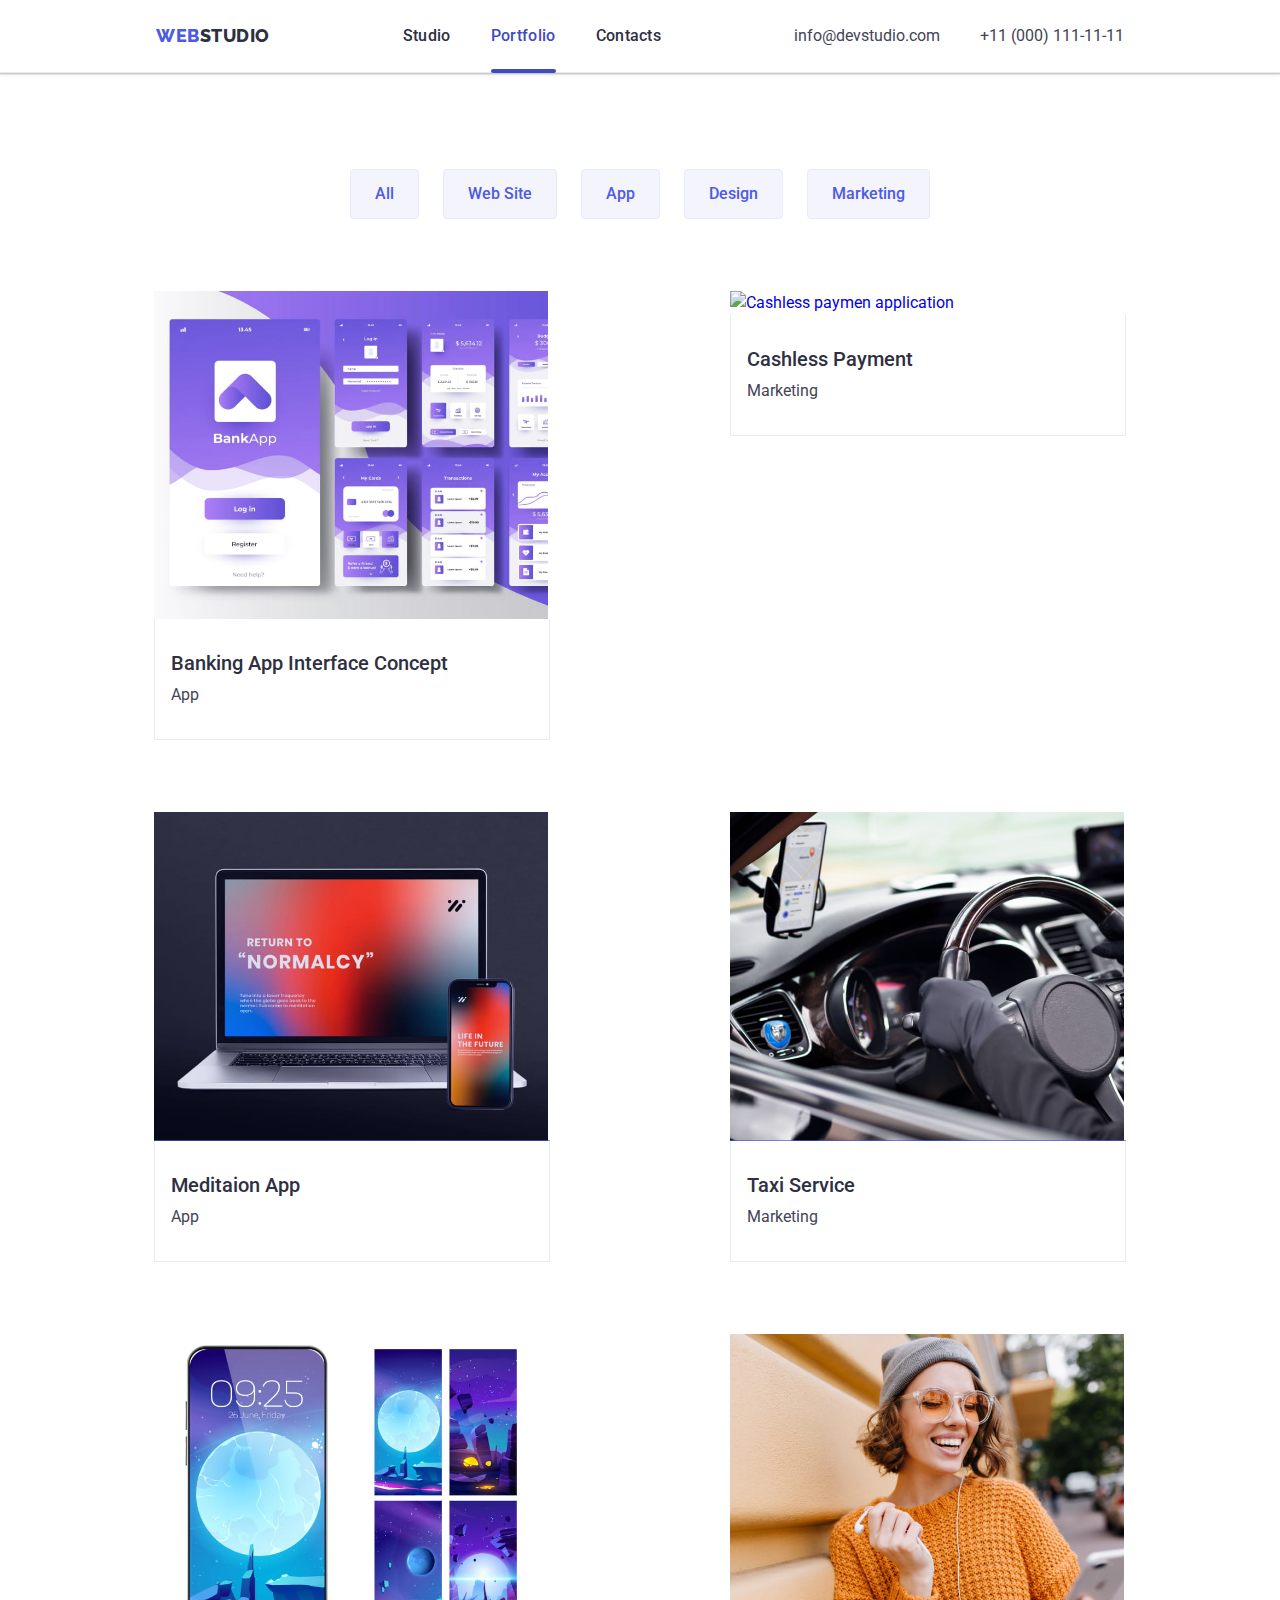
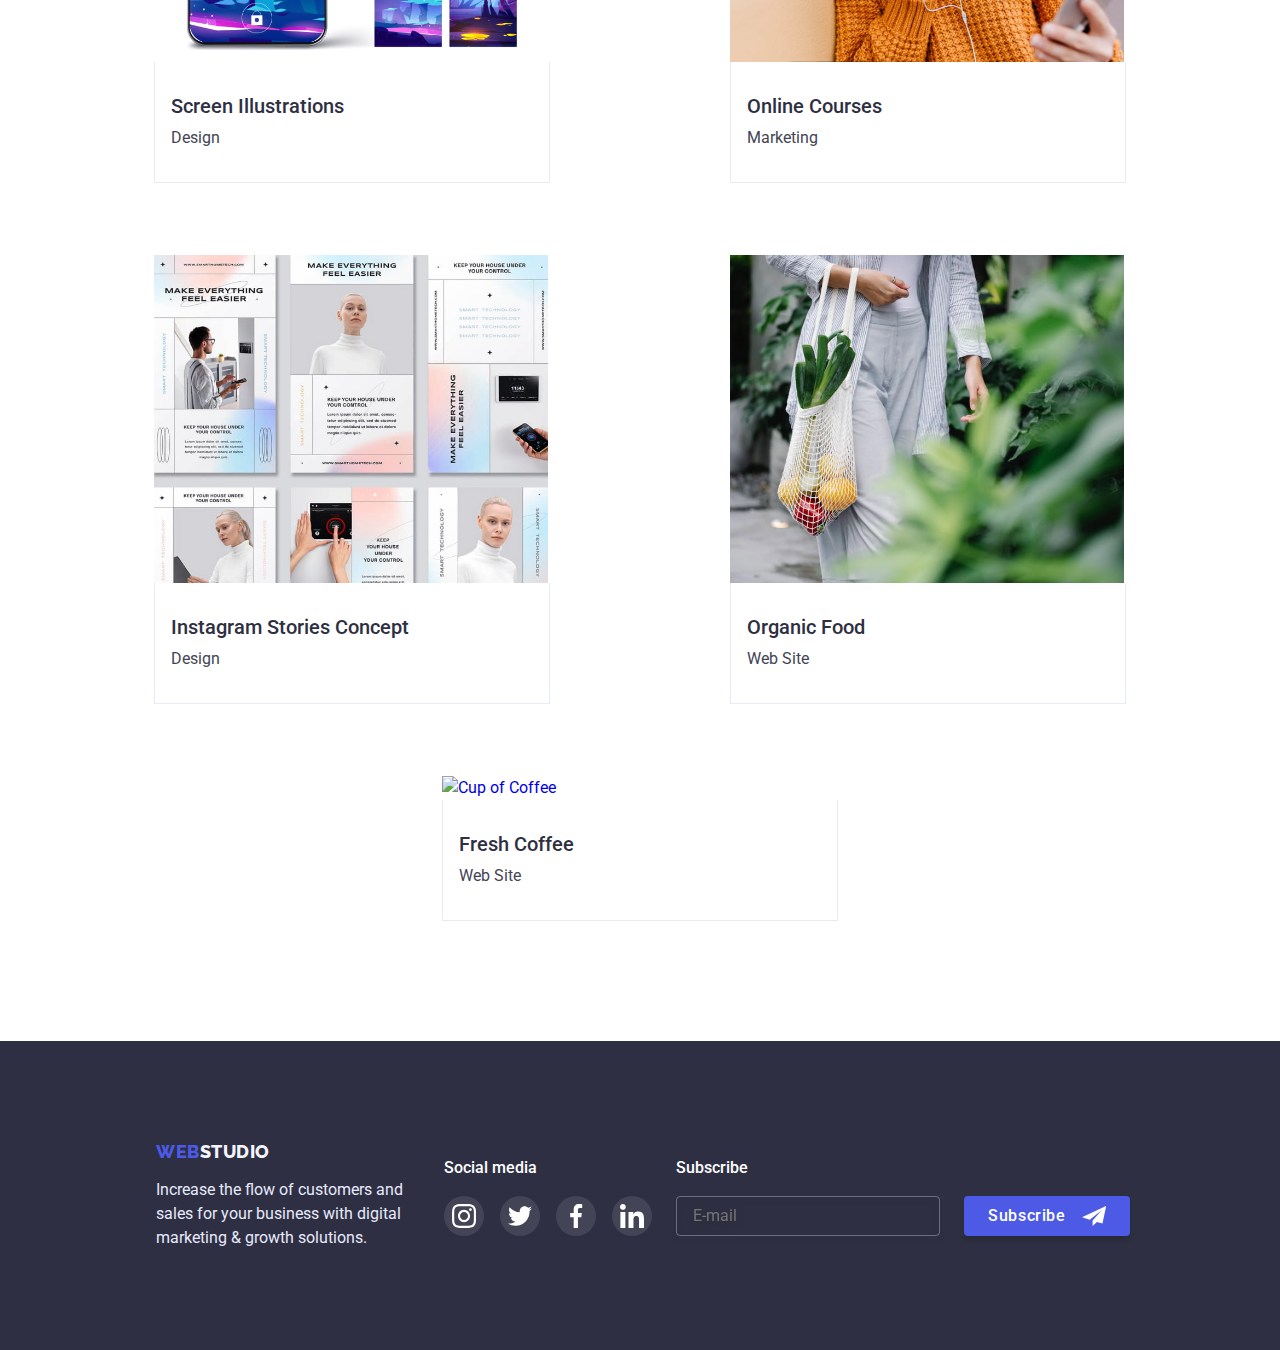
==== commit 21adf99f: "i hope final edits" ====
--- a/portfolio.html
+++ b/portfolio.html
@@ -15,7 +15,7 @@
 			href="https://fonts.googleapis.com/css2?family=Raleway:wght@800&family=Roboto:wght@400;500;700&display=swap"
 			rel="stylesheet"
 		/>
-		<link rel="stylesheet" href="./css/styles-1.css" />
+		<link rel="stylesheet" href="./css/styles.css" />
 	</head>
 	<body>
 		<header>
@@ -77,7 +77,7 @@
 										srcset="./images/banking-app.jpg 360w, ./images/banking-app-2x.jpg 720w"
 										src="./images/banking-app.jpg"
 										alt="Cashless paymen application"
-										sizes="360px"
+										sizes="394px"
 									/>
 									<div class="overlay">
 										<p class="work-desc">
@@ -99,7 +99,7 @@
 										srcset="./images/cashless.jpg 360w, ./images/cashless-2x.jpg 720w"
 										src="./images/cashless.jpg"
 										alt="Cashless paymen application"
-										sizes="360px"
+										sizes="394px"
 									/>
 									<div class="overlay">
 										<p class="work-desc">
@@ -121,7 +121,7 @@
 										srcset="./images/meditation-app.jpg 360w, ./images/meditation-app-2x.jpg 720w"
 										src="./images/meditation-app.jpg"
 										alt="Desctop application for meditation"
-										sizes="360px"
+										sizes="394px"
 									/>
 									<div class="overlay">
 										<p class="work-desc">
@@ -144,7 +144,7 @@
 										srcset="./images/taxi-service.jpg 360w, ./images/taxi-service-2x.jpg 720w"
 										src="./images/taxi-service.jpg"
 										alt="Taxi service interface"
-										sizes="360px"
+										sizes="394px"
 									/>
 									<div class="overlay">
 										<p class="work-desc">
@@ -166,7 +166,7 @@
 										srcset="./images/illustrations.jpg 360w, ./images/illustrations-2x.jpg 720w"
 										src="./images/illustrations.jpg"
 										alt="Application for screen illustrations"
-										sizes="360px"
+										sizes="394px"
 									/>
 									<div class="overlay">
 										<p class="work-desc">
@@ -188,7 +188,7 @@
 										srcset="./images/courses.jpg 360w, ./images/courses-2x.jpg 720w"
 										src="./images/courses.jpg"
 										alt="Student girl"
-										sizes="360px"
+										sizes="394px"
 									/>
 									<div class="overlay">
 										<p class="work-desc">
@@ -211,7 +211,7 @@
 										srcset="./images/stories-concept.jpg 360w, ./images/stories-concept-2x.jpg 720w"
 										src="./images/stories-concept.jpg"
 										alt="Instagram stories get-up"
-										sizes="360px"
+										sizes="394px"
 									/>
 									<div class="overlay">
 										<p class="work-desc">
@@ -233,7 +233,7 @@
 										srcset="./images/organic-food.jpg 360w, ./images/organic-food-2x.jpg 720w"
 										src="./images/organic-food.jpg"
 										alt="Vegetables in the shopper"
-										sizes="360px"
+										sizes="394px"
 									/>
 									<div class="overlay">
 										<p class="work-desc">
@@ -255,7 +255,7 @@
 										srcset="./images/fresh-coffee.jpg 360w, ./images/fresh-coffee-2x.jpg 720w"
 										src="./images/fresh-coffee.jpg"
 										alt="Cup of Coffee"
-										sizes="360px"
+										sizes="394px"
 									/>
 									<div class="overlay">
 										<p class="work-desc">
@@ -275,7 +275,7 @@
 			</section>
 		</main>
 		<footer class="footer" id="footer">
-			<div class="container footer-container">
+			<div class="footer-container">
 				<div class="footer-logo">
 					<a href="./index.html" class="logo-footer link"><span class="accent-logo">Web</span>Studio</a>
 					<p class="footer-text">
@@ -333,7 +333,7 @@
 					<use href="./images/svg-sprite.svg#icon-close-modal"></use>
 				</svg>
 			</button>
-			<div class="mobile-menu">
+			<div class="mobile-menu" id="mobile-menu">
 				<div class="top"
 					><ul class="list">
 						<li class="menu-item"><a href="./index.html" class="menu-link link">Studio</a></li>
--- a/css/styles.css
+++ b/css/styles.css
@@ -0,0 +1,1164 @@
+:root {
+	--main-color: #2e2f42;
+	--sceondary-color: #434455;
+	--accent-color: #4d5ae5;
+	--white-primary: #ffffff;
+	--white-secondary: #f4f4fd;
+	--active-color: #404bbf;
+	--btn-color: #e7e9fc;
+}
+body {
+	max-width: 1440px;
+	margin: 0 auto;
+	font-family: Roboto, sans-serif;
+	font-weight: 400;
+	font-size: 16px;
+	line-height: 1.5;
+	color: #434455;
+	background-color: var(--white-primary);
+}
+body.modal-open {
+	overflow: hidden;
+}
+ul,
+h1,
+h2,
+h3,
+h4,
+p {
+	margin: 0;
+	padding: 0;
+}
+
+img {
+	display: block;
+	max-width: 100%;
+	height: auto;
+}
+
+.sect-title {
+	margin-bottom: 72px;
+	font-weight: 700;
+	font-size: 36px;
+	line-height: 1.1;
+	color: var(--main-color);
+	text-align: center;
+	text-transform: capitalize;
+}
+
+.item-title {
+	font-weight: 500;
+	font-size: 20px;
+	line-height: 1.2;
+	color: var(--main-color);
+}
+
+footer {
+	background-color: var(--main-color);
+}
+
+section:not(:first-child) {
+	padding-top: 96px;
+}
+
+.list {
+	list-style: none;
+}
+
+.link {
+	text-decoration: none;
+}
+
+/* Logo */
+.logo {
+	display: block;
+	font-family: Raleway, sans-serif;
+	font-style: normal;
+	text-decoration: none;
+	text-transform: uppercase;
+	letter-spacing: 0.03em;
+	font-size: 18px;
+	line-height: 1.3;
+	font-weight: 800;
+	color: var(--main-color);
+}
+.accent-logo {
+	color: var(--accent-color);
+}
+
+.container {
+	padding: 0;
+	margin: 0 auto;
+	width: 100%;
+}
+
+@media screen and (min-width: 480px) {
+	.container {
+		width: 396px;
+	}
+}
+@media screen and (min-width: 768px) {
+	.container {
+		width: 736px;
+	}
+}
+
+@media screen and (min-width: 1200px) {
+	.container {
+		width: 1128px;
+	}
+}
+
+/* Navigation and Header */
+
+.header-container {
+	position: relative;
+	padding: 24px 16px 10px 16px;
+	border-bottom: 1px solid var(--btn-color);
+	box-shadow: 0px 2px 1px rgba(46, 47, 66, 0.08), 0px 1px 1px rgba(46, 47, 66, 0.16), 0px 1px 6px rgba(46, 47, 66, 0.08);
+}
+
+@media screen and (min-width: 768px) {
+	.menu-item:not(:first-child) {
+		margin-left: 40px;
+	}
+}
+
+@media screen and (min-width: 1200px) {
+	.header-container {
+		padding: 24px 156px;
+	}
+}
+.main-navigation {
+	display: flex;
+	align-items: center;
+	justify-content: space-between;
+	width: inherit;
+}
+.menu {
+	display: inline-flex;
+}
+
+@media screen and (max-width: 767px) {
+	.menu {
+		display: none;
+	}
+	.contacts-container {
+		display: none;
+	}
+}
+
+.contacts:not(:last-child) {
+	margin-left: 100px;
+}
+
+.menu-item {
+	position: relative;
+	font-weight: 500;
+	letter-spacing: 0.02em;
+}
+
+.contact-item {
+	font-style: normal;
+	font-weight: 400;
+	line-height: 1.5;
+	color: var(--sceondary-color);
+	transition: color 250ms cubic-bezier(0.4, 0, 0.2, 1);
+}
+
+.contact-item:is(:hover, :focus, :active) {
+	color: var(--accent-color);
+}
+
+@media screen and (min-width: 768px) {
+	.active {
+		display: flex;
+		flex-direction: column;
+		align-items: center;
+		color: var(--active-color);
+	}
+
+	.active::after {
+		content: " ";
+		position: absolute;
+		bottom: -23px;
+		left: 0;
+		margin-top: 24px;
+		width: 100%;
+		height: 4px;
+		border-radius: 2px;
+		background-color: var(--active-color);
+	}
+}
+
+@media screen and (min-width: 1200px) {
+	.active::after {
+		bottom: -25px;
+	}
+}
+@media screen and (min-width: 1200px) {
+	.contacts {
+		display: flex;
+		gap: 40px;
+	}
+}
+.menu-link {
+	color: var(--main-color);
+	font-weight: 500;
+	transition: color 250ms cubic-bezier(0.4, 0, 0.2, 1);
+}
+.menu-link:is(:hover, :focus) {
+	color: var(--active-color);
+}
+
+/* Mobile menu */
+
+.menu-button {
+	display: flex;
+	justify-content: flex-end;
+	margin: 0;
+	padding: 0;
+	background-color: transparent;
+	cursor: pointer;
+	border: none;
+	outline: none;
+	z-index: 999;
+}
+
+@media screen and (min-width: 768px) {
+	.menu-button {
+		display: none;
+	}
+}
+.mobile-menu {
+	display: flex;
+	flex-direction: column;
+	justify-content: space-between;
+	height: 100%;
+}
+.mobile-menu-container {
+	position: absolute;
+	top: 0;
+	left: 0;
+	width: 100%;
+	height: 100%;
+	padding: 80px 51px 40px 40px;
+	font-weight: 700;
+	font-size: 36px;
+	line-height: calc(40 / 36);
+	letter-spacing: 0.02em;
+	text-transform: capitalize;
+	background-color: var(--white-primary);
+	z-index: 999;
+	transform: translateX(-100%);
+	transition: transform 250ms ease-in-out;
+	overflow-y: scroll;
+}
+
+.mobile-menu-container.is-open {
+	transform: translateX(0);
+}
+.mobile-menu-container .close-menu {
+	position: absolute;
+	top: 40px;
+	right: 40px;
+}
+
+.mobile-menu-item:not(:last-child) {
+	margin-bottom: 40px;
+}
+
+.close-menu {
+	position: absolute;
+	top: 24px;
+	right: 24px;
+	width: 24px;
+	height: 24px;
+	border-radius: 50%;
+	background: var(--btn-color);
+	color: #000;
+	border: 1px solid rgba(0, 0, 0, 0.1);
+	cursor: pointer;
+	transition: background-color 250ms cubic-bezier(0.4, 0, 0.2, 1), color 250ms cubic-bezier(0.4, 0, 0.2, 1);
+}
+
+.close-menu:is(:hover, :focus) {
+	background-color: var(--active-color);
+	color: #fff;
+}
+
+.active {
+	color: var(--active-color);
+}
+
+.tel {
+	font-size: 36px;
+	line-height: calc(40 / 36);
+	color: var(--accent-color);
+	font-weight: 600;
+	margin-bottom: 40px;
+}
+
+.mail {
+	font-size: 20px;
+	line-height: calc(24 / 20);
+	color: var(--sceondary-color);
+}
+.menu-socials {
+	display: flex;
+	align-items: center;
+	justify-content: center;
+	gap: 24px;
+}
+.menu-social-item {
+	width: 40px;
+	height: 40px;
+}
+.menu-social-link {
+	display: flex;
+	align-items: center;
+	justify-content: center;
+	width: 100%;
+	height: 100%;
+	background-color: var(--accent-color);
+	border-radius: 50%;
+	color: var(--white-primary);
+	transition: background-color 250ms cubic-bezier(0.4, 0, 0.2, 1);
+}
+.menu-social-link:is(:hover, :focus) {
+	background-color: var(--active-color);
+}
+.menu-social-icon {
+	fill: currentColor;
+}
+
+/* Hero */
+/* bg for mobile */
+.hero {
+	background-image: linear-gradient(rgba(46, 47, 66, 0.7), rgba(46, 47, 66, 0.7)), url(../images/hero-bg-mob.jpg);
+	background-repeat: no-repeat;
+	background-position: center;
+	background-size: cover;
+	padding: 112px 0;
+}
+
+@media (min-device-pixel-ratio: 2),
+	(-webkit-min-device-pixel-ratio: 2),
+	(min-resolution: 192dpi),
+	(min-resolution: 2dppx) {
+	.hero {
+		background-image: linear-gradient(rgba(46, 47, 66, 0.7), rgba(46, 47, 66, 0.7)), url(../images/hero-bg-mob-2x.jpg);
+	}
+}
+/* bg for tablet */
+@media screen and (min-width: 768px) {
+	.hero {
+		background-image: linear-gradient(rgba(46, 47, 66, 0.7), rgba(46, 47, 66, 0.7)), url(../images/hero-bg-tab.jpg);
+	}
+}
+
+@media (min-device-pixel-ratio: 2),
+	(-webkit-min-device-pixel-ratio: 2),
+	(min-resolution: 192dpi),
+	(min-resolution: 2dppx) and (min-width: 768px) {
+	.hero {
+		background-image: linear-gradient(rgba(46, 47, 66, 0.7), rgba(46, 47, 66, 0.7)), url(../images/hero-bg-tab-2x.jpg);
+	}
+}
+
+/* bg for desktop */
+@media screen and (min-with: 1200px) {
+	.hero {
+		background-image: linear-gradient(rgba(46, 47, 66, 0.7), rgba(46, 47, 66, 0.7)), url(../images/hero-bg.jpg);
+	}
+}
+
+@media (min-device-pixel-ratio: 2),
+	(-webkit-min-device-pixel-ratio: 2),
+	(min-resolution: 192dpi),
+	(min-resolution: 2dppx) and (min-width: 1200px) {
+	.hero {
+		background-image: linear-gradient(rgba(46, 47, 66, 0.7), rgba(46, 47, 66, 0.7)), url(../images/hero-bg-2x.jpg);
+	}
+}
+
+@media screen and (min-width: 1200px) {
+	.hero {
+		padding: 187px 0;
+	}
+}
+.hero-title {
+	width: 320px;
+	text-align: center;
+	margin: 0 auto;
+	font-size: 36px;
+	font-weight: 700;
+	line-height: calc(40 / 36);
+	letter-spacing: 0.02em;
+	color: #ffffff;
+}
+
+/* Main Button */
+.main-btn {
+	display: block;
+	margin-top: 72px;
+	margin-left: auto;
+	margin-right: auto;
+	padding: 16px 32px;
+	border-radius: 4px;
+	border-width: 0;
+	box-shadow: 0px 4px 4px rgba(0, 0, 0, 0.15);
+	font-weight: 500;
+	line-height: 1.5;
+	letter-spacing: 0.04em;
+	font-size: 16px;
+	background-color: var(--accent-color);
+	color: #ffffff;
+	cursor: pointer;
+	transition: background-color 250ms cubic-bezier(0.4, 0, 0.2, 1);
+}
+
+.main-btn:is(:hover, :focus) {
+	background-color: var(--active-color);
+}
+
+/* Modal&Backdrop */
+.backdrop {
+	position: fixed;
+	top: 0;
+	left: 0;
+	width: 100%;
+	height: 100%;
+	background: rgba(46, 47, 66, 0.4);
+	transition: opacity 250ms cubic-bezier(0.39, 0.83, 0.89, 0.92);
+	overflow-y: scroll;
+}
+
+.backdrop.is-hidden {
+	opacity: 0;
+	pointer-events: none;
+}
+.modal {
+	position: absolute;
+	top: 50%;
+	left: 50%;
+	transform: translate(-50%, -50%);
+	width: 392px;
+	height: 586px;
+	max-height: 90vh;
+	padding: 72px 16px 24px 16px;
+	border-radius: 4px;
+	background-color: #fff;
+	overflow-y: scroll;
+}
+
+.close-modal {
+	position: absolute;
+	top: 24px;
+	right: 24px;
+	width: 24px;
+	height: 24px;
+	border-radius: 50%;
+	background: var(--btn-color);
+	color: #000;
+	border: 1px solid rgba(0, 0, 0, 0.1);
+	cursor: pointer;
+	transition: background-color 250ms cubic-bezier(0.4, 0, 0.2, 1), color 250ms cubic-bezier(0.4, 0, 0.2, 1);
+}
+
+.close-modal:is(:hover, :focus) {
+	background-color: var(--active-color);
+	color: #fff;
+}
+
+.close-icon {
+	position: absolute;
+	top: 50%;
+	left: 50%;
+	transform: translate(-50%, -50%);
+	fill: currentColor;
+}
+
+/* Modal inputs */
+
+.callback-title {
+	text-align: center;
+	font-weight: 500;
+	margin-bottom: 34px;
+}
+
+.form-field {
+	position: relative;
+	display: block;
+	margin-bottom: 26px;
+}
+.input {
+	width: 100%;
+	height: 40px;
+	border: 1px solid rgba(33, 33, 33, 0.2);
+	border-radius: 4px;
+	padding-left: 38px;
+	outline: none;
+	transition: border-color 250ms cubic-bezier(0.4, 0, 0.2, 1);
+}
+
+.comment-field {
+	margin-bottom: 16px;
+}
+
+.input:last-child {
+	display: block;
+	padding: 8px 16px;
+	height: 120px;
+}
+.input-icon {
+	position: absolute;
+	top: 50%;
+	left: 16px;
+	transform: translateY(-50%);
+	fill: var(--main-color);
+	transition: fill 250ms cubic-bezier(0.4, 0, 0.2, 1);
+}
+
+.form-field:focus-within > .input-icon {
+	fill: var(--accent-color);
+}
+
+.form-field:focus-within > .input {
+	border-color: var(--accent-color);
+}
+
+.input-name {
+	position: absolute;
+	bottom: 100%;
+	left: 0;
+	color: #8e8f99;
+	font-size: 12px;
+	line-height: 1.3;
+	margin-bottom: 4px;
+}
+
+.comment {
+	resize: none;
+}
+
+.checkbox {
+	position: absolute;
+	display: block;
+	-webkit-appearance: none;
+	-moz-appearance: none;
+	appearance: none;
+}
+.privacy {
+	display: flex;
+	align-items: center;
+	justify-content: center;
+}
+.checkbox-custom {
+	display: block;
+	width: 16px;
+	height: 16px;
+	border: 1.25px solid var(--main-color);
+	border-radius: 2px;
+	transition: background-color 250ms cubic-bezier(0.4, 0, 0.2, 1), border-color 250ms cubic-bezier(0.4, 0, 0.2, 1),
+		background-image 250ms cubic-bezier(0.4, 0, 0.2, 1);
+}
+
+.privacy-text {
+	margin-left: 8px;
+	color: #757575;
+	font-size: 12px;
+	line-height: 1.33;
+	letter-spacing: 0.04em;
+}
+
+.privacy-link {
+	color: var(--accent-color);
+}
+
+.checkbox:is(:hover, :focus) {
+	border-color: #000;
+}
+
+.checkbox:checked + .checkbox-custom {
+	background-color: var(--active-color);
+	border-color: transparent;
+	background-image: url(../images/checkbox.svg);
+	background-repeat: no-repeat;
+	background-position: 50% 50%;
+	background-size: contain;
+	background-origin: border-box;
+}
+
+.submit-btn {
+	display: block;
+	padding: 16px 32px;
+	margin: 24px auto 0;
+	min-width: 169px;
+	border-radius: 4px;
+	border-width: 0;
+	box-shadow: 0px 4px 4px rgba(0, 0, 0, 0.15);
+	font-weight: 500;
+	line-height: 1.5;
+	letter-spacing: 0.04em;
+	font-size: 16px;
+	background-color: var(--accent-color);
+	color: #ffffff;
+	cursor: pointer;
+	transition: background-color 250ms cubic-bezier(0.4, 0, 0.2, 1);
+}
+
+.submit-btn:hover {
+	background-color: var(--active-color);
+}
+/* Features section*/
+.features-list {
+	padding-left: 16px;
+	padding-right: 16px;
+}
+
+@media screen and (max-width: 767px) {
+	.features {
+		padding-bottom: 96px;
+	}
+}
+
+@media screen and (min-width: 768px) {
+	.features-list {
+		display: flex;
+		flex-wrap: wrap;
+		column-gap: 24px;
+	}
+
+	.feature-item {
+		width: 340px;
+	}
+}
+
+@media screen and (min-width: 1200px) {
+	.features-list {
+		flex-wrap: nowrap;
+		gap: 24px;
+	}
+	.feature-item {
+		width: 264px;
+	}
+}
+@media screen and (max-width: 1199px) {
+	.feature-item:not(:last-child) {
+		margin-bottom: 72px;
+	}
+}
+
+.feature-title {
+	margin-bottom: 8px;
+	font-size: 36px;
+	font-weight: 700;
+	line-height: calc(40 / 36);
+	letter-spacing: 0.02em;
+}
+
+@media screen and (max-width: 767px) {
+	.feature-title {
+		text-align: center;
+	}
+}
+
+.feature-desc {
+	letter-spacing: 0.02 em;
+}
+
+@media screen and (max-width: 1199px) {
+	.feature-desc {
+		font-weight: 500;
+	}
+}
+@media screen and (max-width: 1199px) {
+	.icon-container {
+		display: none;
+	}
+}
+.icon-container {
+	display: flex;
+	justify-content: center;
+	align-items: center;
+	height: 112px;
+	margin-bottom: 8px;
+	border-radius: 4px;
+	background-color: var(--white-secondary);
+}
+
+.feature-icon {
+	width: 64px;
+	height: 64px;
+}
+
+@media screen and (max-width: 1199px) {
+	.icon-container {
+		display: none;
+	}
+}
+/* Work section */
+@media screen and (max-width: 1199px) {
+	.work-examp {
+		display: none;
+	}
+}
+.work-examp {
+	padding: 120px 0;
+}
+
+.work-images {
+	display: flex;
+	justify-content: center;
+	align-items: center;
+}
+
+.work-image:not(:last-child) {
+	margin-right: 24px;
+}
+/* Team section */
+.team {
+	background-color: var(--white-secondary);
+	padding-bottom: 112px;
+}
+.worker-cards {
+	margin: 0 auto;
+}
+
+@media screen and (min-width: 768px) {
+	.worker-cards {
+		display: flex;
+		flex-wrap: wrap;
+		column-gap: 24px;
+		row-gap: 64px;
+		justify-content: center;
+	}
+}
+.worker-card {
+	background-color: #fff;
+	box-shadow: 0px 1px 6px rgba(46, 47, 66, 0.08), 0px 1px 1px rgba(46, 47, 66, 0.16), 0px 2px 1px rgba(46, 47, 66, 0.08);
+	border-radius: 0px 0px 4px 4px;
+
+	width: 264px;
+}
+
+@media screen and (max-width: 767px) {
+	.worker-card {
+		margin: 0 auto;
+	}
+	.worker-card:not(:last-child) {
+		margin-bottom: 72px;
+	}
+}
+
+.worker-description {
+	padding: 32px 0;
+	text-align: center;
+}
+
+.worker-name {
+	margin-bottom: 8px;
+}
+.worker-function {
+	margin-bottom: 8px;
+}
+.worker-socials {
+	display: flex;
+	align-items: center;
+	justify-content: center;
+	gap: 24px;
+}
+.worker-social-item {
+	width: 40px;
+	height: 40px;
+}
+.worker-social-link {
+	display: flex;
+	align-items: center;
+	justify-content: center;
+	width: 100%;
+	height: 100%;
+	background-color: var(--accent-color);
+	border-radius: 50%;
+	color: var(--white-primary);
+	transition: background-color 250ms cubic-bezier(0.4, 0, 0.2, 1);
+}
+.worker-social-link:is(:hover, :focus) {
+	background-color: var(--active-color);
+}
+.worker-social-icon {
+	fill: currentColor;
+}
+
+/* Customers section */
+.customers {
+	padding-bottom: 120px;
+}
+.customer-list {
+	display: flex;
+	flex-wrap: wrap;
+	align-items: center;
+	justify-content: center;
+
+	row-gap: 72px;
+	column-gap: 16px;
+}
+
+@media screen and (min-width: 768px) {
+	.customer-list {
+		column-gap: 24px;
+	}
+}
+@media screen and (min-width: 1200px) {
+	.customer-list {
+		flex-wrap: nowrap;
+	}
+}
+
+.customer-item {
+	width: 190px;
+	height: 88px;
+}
+
+@media screen and (min-width: 768px) {
+	.customer-item {
+		width: 168px;
+	}
+}
+.customer-link {
+	display: flex;
+	align-items: center;
+	justify-content: center;
+	width: 100%;
+	height: 100%;
+	border-radius: 4px;
+	border: 1px solid #8e8f99;
+	color: #8e8f99;
+	transition: border-color 250ms cubic-bezier(0.4, 0, 0.2, 1), color 250ms cubic-bezier(0.4, 0, 0.2, 1);
+}
+.customer-link:is(:hover, :focus) {
+	border-color: var(--active-color);
+	color: var(--active-color);
+}
+.customer-logo {
+	fill: currentColor;
+}
+
+/* Footer */
+.footer {
+	padding: 96px 15px;
+}
+
+@media screen and (max-width: 767px) {
+	.footer {
+		text-align: center;
+	}
+}
+
+@media screen and (min-width: 768px) {
+	.footer {
+		padding-left: 108px;
+		padding-right: 108px;
+	}
+	.footer-container {
+		display: flex;
+		flex-wrap: wrap;
+		column-gap: 24px;
+	}
+}
+
+@media screen and (min-width: 1200px) {
+	.footer {
+		padding: 100px 156px;
+	}
+
+	.footer-container {
+		flex-wrap: nowrap;
+		align-items: center;
+		justify-content: space-between;
+		gap: ;
+	}
+}
+
+.logo-footer {
+	display: block;
+	margin-bottom: 16px;
+	font-style: normal;
+	font-family: Raleway, sans-serif;
+	font-size: 18px;
+	font-weight: 800;
+	line-height: 1.17;
+	text-transform: uppercase;
+	letter-spacing: 0.03em;
+	color: var(--white-secondary);
+}
+.footer-text {
+	color: var(--btn-color);
+	width: 264px;
+	margin: 0 auto;
+	text-align: left;
+}
+
+.footer-title {
+	margin-bottom: 16px;
+	color: var(--white-primary);
+	font-weight: 500;
+	font-size: 16px;
+	line-height: 1.5;
+	text-align: left;
+}
+
+@media screen and (max-width: 767px) {
+	.footer-title {
+		text-align: center;
+	}
+}
+
+.footer-socials-list {
+	display: flex;
+	justify-content: center;
+	gap: 16px;
+}
+
+.footer-social-item {
+	width: 40px;
+	height: 40px;
+	border-radius: 50%;
+	background: rgba(255, 255, 255, 0.1);
+}
+
+.footer-social-link {
+	display: flex;
+	align-items: center;
+	justify-content: center;
+	border-radius: 50%;
+	width: 100%;
+	height: 100%;
+	color: var(--white-primary);
+	transition: background-color 250ms cubic-bezier(0.4, 0, 0.2, 1);
+}
+
+.footer-social-icon {
+	fill: currentColor;
+}
+
+.footer-social-link:is(:hover, :focus) {
+	background-color: #31d0aa;
+}
+
+@media screen and (max-width: 767px) {
+	.socials {
+		margin-top: 72px;
+	}
+}
+.subscribe-block {
+}
+
+@media screen and (max-width: 1199px) {
+	.subscribe-block {
+		margin-top: 72px;
+	}
+}
+.subscribe-input {
+	border: 1px solid rgba(255, 255, 255, 0.3);
+	filter: drop-shadow(0px 4px 4px rgba(0, 0, 0, 0.15));
+	border-radius: 4px;
+	background-color: transparent;
+	min-height: 40px;
+	width: 100%;
+	padding-left: 16px;
+	color: var(--white-primary);
+}
+
+@media screen and (min-width: 767px) {
+	.subscribe-input {
+		width: 264px;
+	}
+}
+.subscribe-btn {
+	display: flex;
+	align-items: center;
+	max-height: 40px;
+	padding: 8px 24px;
+	margin: 0 auto;
+	border-radius: 4px;
+	border-width: 0;
+	box-shadow: 0px 4px 4px rgba(0, 0, 0, 0.15);
+	font-weight: 500;
+	line-height: 1.5;
+	letter-spacing: 0.04em;
+	font-size: 16px;
+	background-color: var(--accent-color);
+	color: #ffffff;
+	cursor: pointer;
+	transition: background-color 250ms cubic-bezier(0.4, 0, 0.2, 1);
+}
+@media screen and (max-width: 767px) {
+	.subscribe-btn {
+		margin-top: 16px;
+	}
+}
+.subscribe-btn:hover {
+	background-color: var(--active-color);
+}
+.tg-icon {
+	fill: #fff;
+	margin-left: 16px;
+}
+@media screen and (min-width: 768px) {
+	.input-block {
+		display: flex;
+		align-items: center;
+	}
+
+	.subscribe-btn {
+		margin-left: 24px;
+	}
+}
+
+/* Portfolio page */
+/* Filters */
+.work-examples {
+	padding: 48px 16px;
+}
+
+@media screen and (min-width: 768px) {
+	.work-examples {
+		padding-top: 64px;
+		padding-bottom: 96px;
+	}
+}
+
+@media screen and (min-width: 1200px) {
+	.work-examples {
+		padding-top: 96px;
+		padding-bottom: 120px;
+	}
+}
+.filters {
+	display: flex;
+	flex-wrap: wrap;
+	column-gap: 24px;
+	row-gap: 16px;
+	margin-bottom: 48px;
+}
+
+@media screen and (min-width: 768px) {
+	.filters {
+		justify-content: center;
+		margin-bottom: 64px;
+	}
+}
+
+@media screen and (min-width: 1200px) {
+	.filters {
+		margin-bottom: 72px;
+	}
+}
+
+.btn {
+	padding: 12px 24px;
+	border: 1px solid;
+	border-radius: 4px;
+	font-weight: 500;
+	line-height: 1.5;
+	color: var(--accent-color);
+	background-color: var(--white-secondary);
+	border-color: var(--btn-color);
+	cursor: pointer;
+	transition: background-color 250ms cubic-bezier(0.4, 0, 0.2, 1), color 250ms cubic-bezier(0.4, 0, 0.2, 1),
+		border-color 250ms cubic-bezier(0.4, 0, 0.2, 1), box-shadow 250ms cubic-bezier(0.4, 0, 0.2, 1);
+}
+
+.btn:is(:hover, :focus, :active) {
+	background-color: var(--active-color);
+	color: var(--white-primary);
+	border-color: var(--active-color);
+	box-shadow: 0px 4px 4px rgba(0, 0, 0, 0.15);
+}
+
+/* Work list */
+
+.work-list > li {
+	width: 396px;
+	margin-left: auto;
+	margin-right: auto;
+}
+
+.work-filter {
+	color: var(--sceondary-color);
+}
+
+.work-name {
+	padding: 32px 16px;
+	border: 1px solid var(--btn-color);
+	border-top: none;
+}
+.work-card {
+	background: var(--white-primary);
+	transition: box-shadow 250ms cubic-bezier(0.4, 0, 0.2, 1);
+}
+@media screen and (max-width: 767px) {
+	.work-list > li:not(:last-child) {
+		margin-bottom: 48px;
+	}
+}
+
+@media screen and (min-width: 1200px) {
+	.work-card:is(:hover, :focus) .overlay {
+		transform: translatex(0);
+	}
+}
+
+.work-card > .link:is(:hover, :focus) {
+	box-shadow: 0px 1px 6px rgba(46, 47, 66, 0.08), 0px 1px 1px rgba(46, 47, 66, 0.16), 0px 2px 1px rgba(46, 47, 66, 0.08);
+}
+.work-title {
+	margin-bottom: 8px;
+	font-weight: 500;
+	font-size: 20px;
+	line-height: 1.2;
+	color: var(--main-color);
+}
+.work-thumb {
+	position: relative;
+	overflow: hidden;
+}
+
+.overlay {
+	position: absolute;
+	top: 0;
+	left: 0;
+	width: 100%;
+	height: 100%;
+	transform: translateY(100%);
+	transition: transform 250ms cubic-bezier(0.4, 0, 0.2, 1);
+	background-color: var(--accent-color);
+	color: var(--white-secondary);
+}
+
+.work-desc {
+	margin: 46px 32px;
+}
+
+@media screen and (min-width: 768px) {
+	.work-list {
+		display: flex;
+		flex-wrap: wrap;
+		column-gap: 24px;
+		row-gap: 72px;
+	}
+}
+/* Hidden visually elements */
+
+.hidden-visually {
+	position: absolute;
+	width: 1px;
+	height: 1px;
+	margin: -1px;
+	padding: 0;
+	border: 0;
+	overflow: hidden;
+	clip: rect(0 0 0 0);
+}
